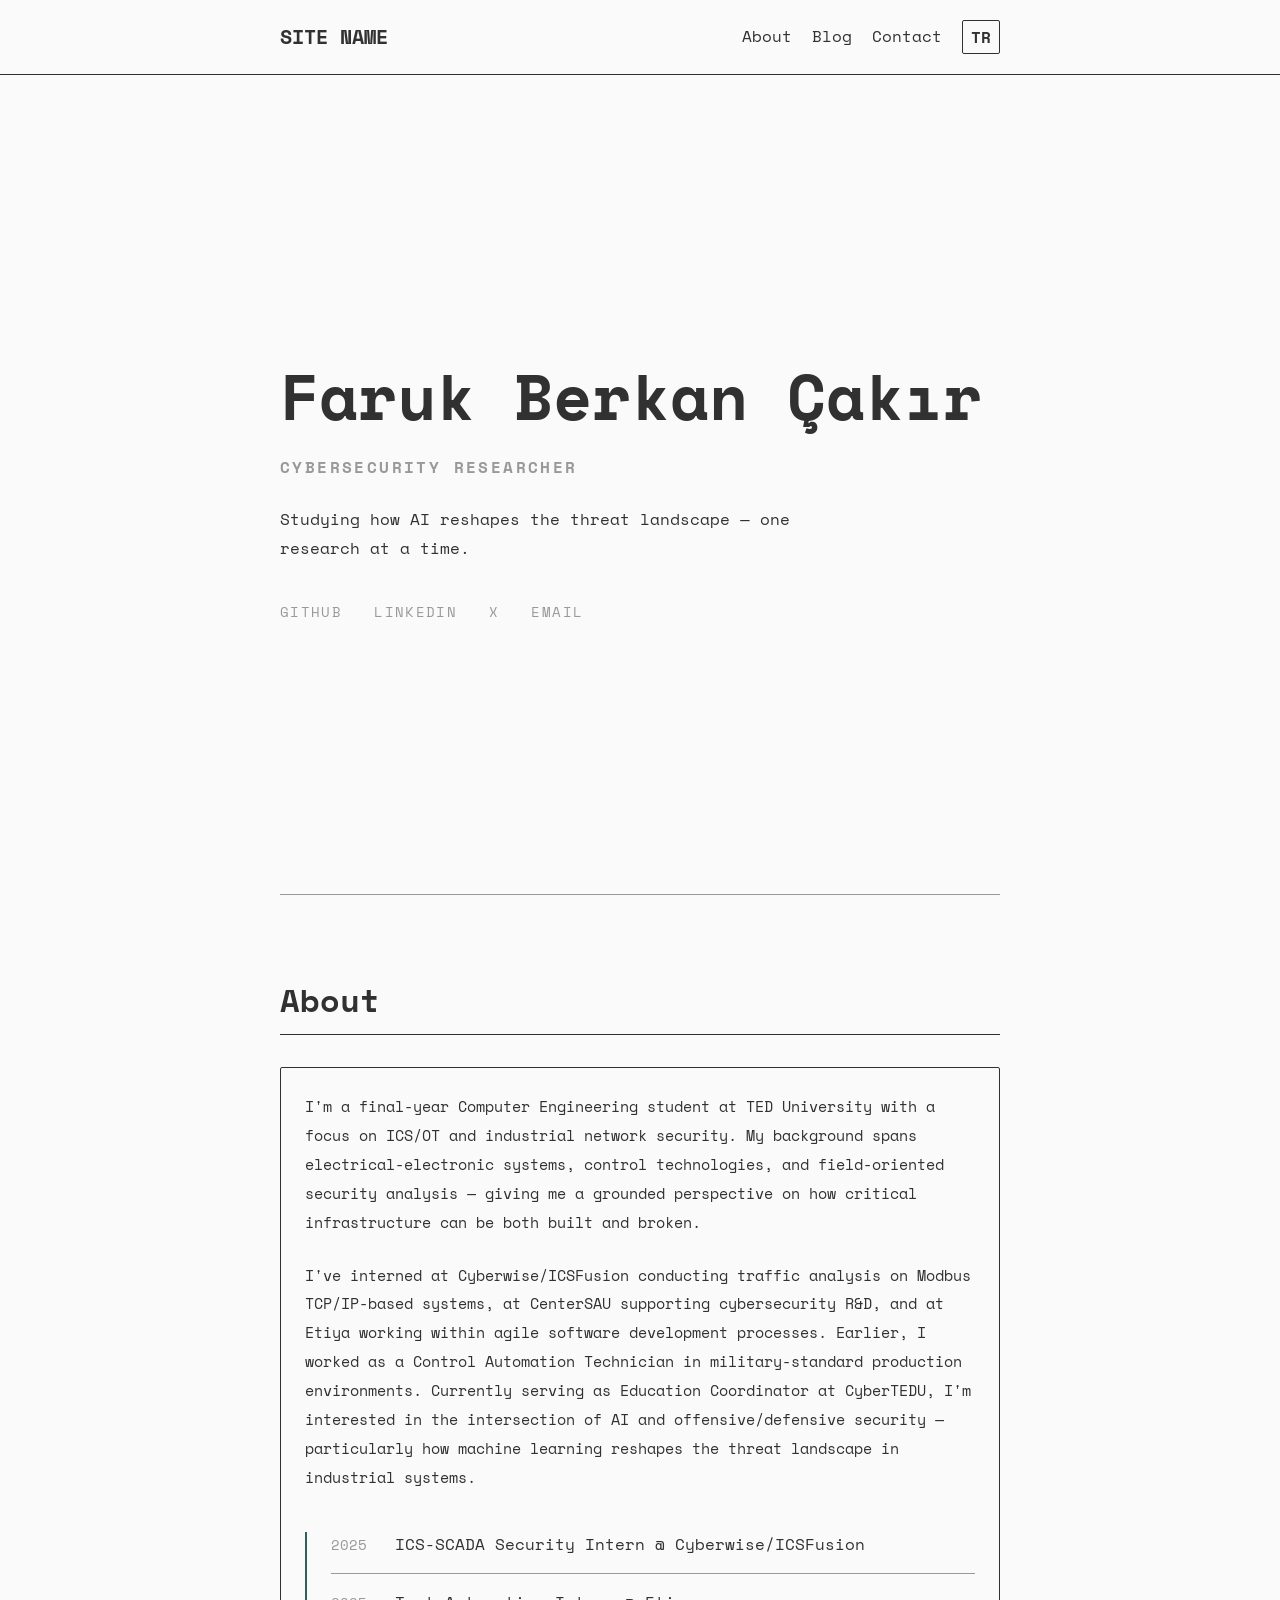
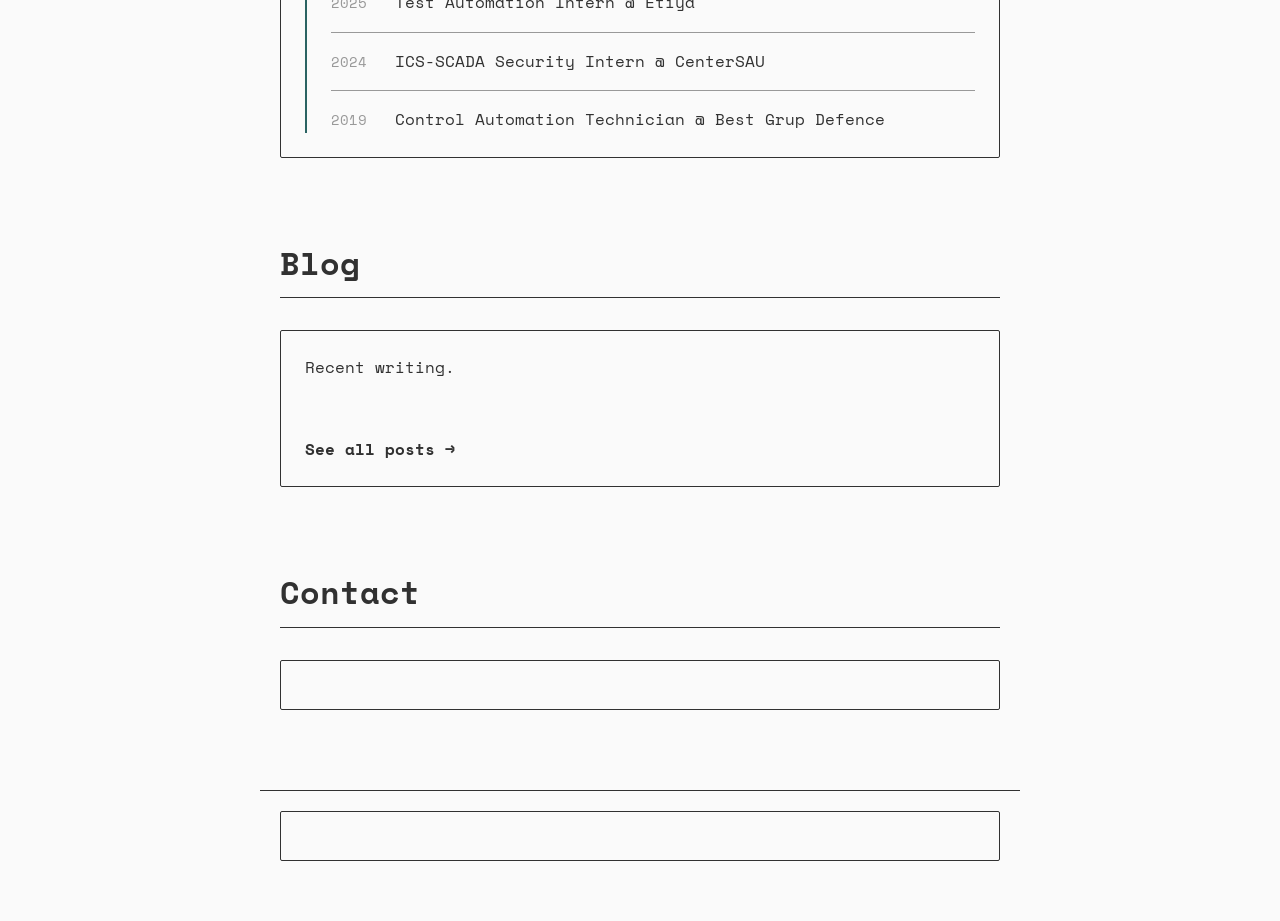
==== index.html @ 0745cd88 "Add vanilla JS Markdown blog system" ====
<!DOCTYPE html>
<html lang="en" data-lang="en">

<head>
    <meta charset="UTF-8">
    <meta name="viewport" content="width=device-width, initial-scale=1.0">
    <title data-en="Portfolio" data-tr="Portfolyo">Portfolio</title>
    <link rel="preconnect" href="https://fonts.googleapis.com">
    <link rel="preconnect" href="https://fonts.gstatic.com" crossorigin>
    <link href="https://fonts.googleapis.com/css2?family=Space+Mono:ital,wght@0,400;0,700;1,400;1,700&display=swap"
        rel="stylesheet">
    <link rel="stylesheet" href="css/style.css">
</head>

<body>
    <nav>
        <div class="nav-container">
            <div class="site-name">
                <a href="index.html" data-en="SITE NAME" data-tr="SİTE ADI">SITE NAME</a>
            </div>

            <button class="hamburger" aria-label="Menu" aria-expanded="false" aria-controls="nav-menu">
                <span></span>
                <span></span>
                <span></span>
            </button>

            <div class="nav-links" id="nav-menu">
                <a href="#about" class="nav-item" data-en="About" data-tr="Hakkında">About</a>
                <a href="#blog-preview" class="nav-item" data-en="Blog" data-tr="Blog">Blog</a>
                <a href="#contact" class="nav-item" data-en="Contact" data-tr="İletişim">Contact</a>
                <button id="lang-toggle" class="lang-toggle">TR</button>
            </div>
        </div>
    </nav>

    <section id="hero" class="hero">
        <div class="hero-content">
            <h1 class="hero-title">Faruk Berkan Çakır</h1>
            <h2 class="hero-subtitle" data-en="Cybersecurity Researcher" data-tr="Siber Güvenlik Araştırmacısı">
                Cybersecurity Researcher</h2>
            <p class="hero-tagline" data-en="Studying how AI reshapes the threat landscape — one research at a time."
                data-tr="Yapay zekanın tehdit ortamını nasıl yeniden şekillendirdiğini araştırıyorum — her çalışma, bir adım.">
                Studying how AI reshapes the threat landscape — one research at a time.</p>

            <div class="hero-socials">
                <a href="https://github.com/cakirfb" target="_blank" rel="noopener noreferrer">GitHub</a>
                <a href="https://linkedin.com/in/fberkan-cakir" target="_blank" rel="noopener noreferrer">LinkedIn</a>
                <a href="https://x.com/cakir_lab" target="_blank" rel="noopener noreferrer">X</a>
                <a href="mailto:cakir.fberkan@outlook.com">Email</a>
            </div>
        </div>
        <hr class="hero-divider">
    </section>

    <section id="about">
        <h2 class="section-title" data-en="About" data-tr="Hakkımda">About</h2>
        <div class="content-box">
            <p class="about-text"
                data-en="I'm a final-year Computer Engineering student at TED University with a focus on ICS/OT and industrial network security. My background spans electrical-electronic systems, control technologies, and field-oriented security analysis — giving me a grounded perspective on how critical infrastructure can be both built and broken."
                data-tr="TED Üniversitesi Bilgisayar Mühendisliği son sınıf öğrencisiyim; ICS/OT ve endüstriyel ağ güvenliği üzerine yoğunlaşıyorum. Elektrik-elektronik sistemler ve kontrol teknolojileri alanındaki geçmişim, kritik altyapıların nasıl inşa edildiğini ve nasıl kırılgan hale gelebildiğini anlamamı sağlıyor.">
                I'm a final-year Computer Engineering student at TED University with a focus on ICS/OT and industrial
                network security. My background spans electrical-electronic systems, control technologies, and
                field-oriented security analysis — giving me a grounded perspective on how critical infrastructure can
                be both built and broken.</p>

            <p class="about-text"
                data-en="I've interned at Cyberwise/ICSFusion conducting traffic analysis on Modbus TCP/IP-based systems, at CenterSAU supporting cybersecurity R&D, and at Etiya working within agile software development processes. Earlier, I worked as a Control Automation Technician in military-standard production environments. Currently serving as Education Coordinator at CyberTEDU, I'm interested in the intersection of AI and offensive/defensive security — particularly how machine learning reshapes the threat landscape in industrial systems."
                data-tr="Cyberwise/ICSFusion'da Modbus TCP/IP tabanlı sistemler üzerinde trafik analizi ve güvenlik açığı değerlendirmeleri yaptım; CenterSAU'da siber güvenlik Ar-Ge çalışmalarına katkı sağladım; Etiya'da ise çevik yazılım geliştirme süreçlerinde yer aldım. Bunların öncesinde askeri standartlarda üretim ortamında Kontrol Otomasyon Teknikeri olarak çalıştım. Halihazırda CyberTEDU'da Eğitim Koordinatörü olarak görev yapıyor; yapay zeka ile saldırgan/savunmacı güvenlik yaklaşımlarının kesişim noktasını araştırıyorum.">
                I've interned at Cyberwise/ICSFusion conducting traffic analysis on Modbus TCP/IP-based systems, at
                CenterSAU supporting cybersecurity R&D, and at Etiya working within agile software development
                processes. Earlier, I worked as a Control Automation Technician in military-standard production
                environments. Currently serving as Education Coordinator at CyberTEDU, I'm interested in the
                intersection of AI and offensive/defensive security — particularly how machine learning reshapes the
                threat landscape in industrial systems.</p>

            <div class="about-timeline">
                <div class="timeline-item">
                    <span class="timeline-year">2025</span>
                    <span class="timeline-role" data-en="ICS-SCADA Security Intern @ Cyberwise/ICSFusion"
                        data-tr="ICS-SCADA Güvenlik Stajyeri @ Cyberwise/ICSFusion">ICS-SCADA Security Intern @
                        Cyberwise/ICSFusion</span>
                </div>
                <div class="timeline-item">
                    <span class="timeline-year">2025</span>
                    <span class="timeline-role" data-en="Test Automation Intern @ Etiya"
                        data-tr="Test Otomasyon Stajyeri @ Etiya">Test Automation Intern @ Etiya</span>
                </div>
                <div class="timeline-item">
                    <span class="timeline-year">2024</span>
                    <span class="timeline-role" data-en="ICS-SCADA Security Intern @ CenterSAU"
                        data-tr="ICS-SCADA Güvenlik Stajyeri @ CenterSAU">ICS-SCADA Security Intern @ CenterSAU</span>
                </div>
                <div class="timeline-item">
                    <span class="timeline-year">2019</span>
                    <span class="timeline-role" data-en="Control Automation Technician @ Best Grup Defence"
                        data-tr="Kontrol Otomasyon Teknikeri @ Best Grup Savunma">Control Automation Technician @ Best
                        Grup Defence</span>
                </div>
            </div>
        </div>
    </section>

    <section id="blog-preview">
        <h2 class="section-title" data-en="Blog" data-tr="Blog">Blog</h2>
        <div class="content-box">
            <p class="blog-preview-text" data-en="Recent writing." data-tr="Son yazılar.">Recent writing.</p>
            <div id="blog-preview-container"></div>
            <a href="blog.html" class="blog-see-all" data-en="See all posts &rarr;" data-tr="Tüm yazılar &rarr;">See all posts &rarr;</a>
        </div>
    </section>

    <section id="contact">
        <h2 class="section-title" data-en="Contact" data-tr="İletişim">Contact</h2>
        <div class="content-box">
            <!-- CONTACT CONTENT -->
        </div>
    </section>

    <footer>
        <div class="content-box">
            <!-- FOOTER CONTENT -->
        </div>
    </footer>

    <script src="js/main.js"></script>
</body>

</html>
---- css/style.css ----
/* css/style.css */
:root {
    --color-bg: #fafafa;
    --color-text: #313131;
    --color-muted: #999999;
    --color-accent: #2a6362;
    --color-soft: #febece;
    --font-main: 'Space Mono', monospace;
    --max-width: 760px;
    --border: 1.5px solid #313131;
}

* { margin:0; padding:0; box-sizing:border-box; }
body {
    background-color: var(--color-bg);
    color: var(--color-text);
    font-family: var(--font-main);
    line-height: 1.6;
}

a {
    color: var(--color-text);
    text-decoration: none;
    transition: color 150ms ease;
}
a:hover { color: var(--color-accent); }

button {
    font-family: inherit;
    font-size: inherit;
    color: var(--color-text);
    background: none;
    border: none;
    cursor: pointer;
    transition: color 150ms ease;
}
button:hover { color: var(--color-accent); }

/* Navigation */
nav {
    border-bottom: var(--border);
    padding: 20px 0;
}
.nav-container {
    max-width: var(--max-width);
    margin: 0 auto;
    padding: 0 20px;
    display: flex;
    justify-content: space-between;
    align-items: center;
}
.site-name {
    font-weight: 700;
    font-size: 1.25rem;
    text-transform: uppercase;
}
.nav-links {
    display: flex;
    gap: 20px;
    align-items: center;
}
.nav-item {
    font-weight: 400;
}
.lang-toggle {
    border: var(--border);
    padding: 4px 8px;
    border-radius: 2px;
    font-weight: 700;
}
.lang-toggle:hover {
    background: var(--color-text);
    color: var(--color-bg);
}

.hamburger {
    display: none;
    flex-direction: column;
    justify-content: space-around;
    width: 30px;
    height: 24px;
    padding: 0;
    border: none;
    background: transparent;
    cursor: pointer;
    min-width: 44px;
    min-height: 44px;
    align-items: center;
}
.hamburger span {
    width: 30px;
    height: 2px;
    background-color: var(--color-text);
    transition: all 150ms;
}

/* Sections */
section {
    max-width: var(--max-width);
    margin: 80px auto;
    padding: 0 20px;
}
.section-title {
    font-size: 2rem;
    font-weight: 700;
    border-bottom: var(--border);
    padding-bottom: 8px;
    margin-bottom: 32px;
}
.content-box {
    border: var(--border);
    padding: 24px;
    border-radius: 2px;
}

/* Hero Section */
.hero {
    min-height: calc(100vh - 80px);
    display: flex;
    flex-direction: column;
    margin: 0 auto;
}
.hero-content {
    flex-grow: 1;
    display: flex;
    flex-direction: column;
    justify-content: center;
}
.hero-title {
    font-size: clamp(2.2rem, 6vw, 4rem);
    font-weight: 700;
}
.hero-subtitle {
    font-size: 1rem;
    color: var(--color-muted);
    letter-spacing: 0.15em;
    text-transform: uppercase;
    margin-top: 0.5rem;
}
.hero-tagline {
    font-size: 1rem;
    color: var(--color-text);
    max-width: 520px;
    margin-top: 1.5rem;
    line-height: 1.8;
}
.hero-socials {
    margin-top: 2.5rem;
    display: flex;
    gap: 2rem;
}
.hero-socials a {
    color: var(--color-muted);
    text-decoration: none;
    font-size: 0.85rem;
    letter-spacing: 0.1em;
    text-transform: uppercase;
}
.hero-socials a:hover {
    color: var(--color-accent);
    text-decoration: underline;
}
.hero-divider {
    border: none;
    border-top: 1px solid var(--color-muted);
}

/* About Section */
.about-text {
    font-size: 0.95rem;
    line-height: 1.9;
    color: var(--color-text);
    max-width: 680px;
}
.about-text + .about-text {
    margin-top: 1.5rem;
}
.about-timeline {
    margin-top: 2.5rem;
    padding-left: 1.5rem;
    border-left: 2px solid var(--color-accent);
}
.timeline-item {
    display: flex;
    flex-direction: column;
    gap: 0.25rem;
    padding: 1rem 0;
    border-bottom: 1px solid var(--color-muted);
}
@media (min-width: 768px) {
    .timeline-item {
        flex-direction: row;
        align-items: baseline;
        gap: 1rem;
    }
}
.timeline-item:last-child {
    border-bottom: none;
    padding-bottom: 0;
}
.timeline-item:first-child {
    padding-top: 0;
}
.timeline-year {
    color: var(--color-muted);
    font-family: var(--font-main);
    font-size: 0.85rem;
    min-width: 3rem;
}
.timeline-role {
    color: var(--color-text);
}

/* Blog Section */
.blog-preview-text {
    margin-bottom: 2rem;
}
.blog-card {
    display: block;
    padding: 1.5rem;
    border: var(--border);
    margin-bottom: 1rem;
    border-radius: 2px;
    background-color: var(--color-bg);
    transition: border-color 150ms ease;
}
.blog-card:hover {
    border-color: var(--color-accent);
    cursor: pointer;
}
.blog-card-meta {
    display: flex;
    align-items: center;
    gap: 10px;
    margin-bottom: 0.5rem;
}
.blog-card-date {
    font-size: 0.85rem;
    color: var(--color-muted);
}
.blog-card-lang {
    font-size: 0.7rem;
    padding: 2px 6px;
    background-color: var(--color-soft);
    color: var(--color-text);
    border-radius: 2px;
    font-weight: 700;
}
.blog-card-title {
    font-size: 1.25rem;
    font-weight: 700;
    margin-bottom: 0.5rem;
}
.blog-card-summary {
    font-size: 0.95rem;
    color: var(--color-text);
}
.blog-see-all {
    display: inline-block;
    margin-top: 1.5rem;
    font-weight: 700;
}

/* Single Post */
.single-post {
    max-width: 680px;
    margin: 0 auto;
}
.post-back-link {
    display: inline-block;
    margin-bottom: 2rem;
    font-weight: 700;
}
.post-header {
    margin-bottom: 3rem;
    border-bottom: 1px solid var(--color-muted);
    padding-bottom: 1.5rem;
}
.post-title {
    font-size: 2.5rem;
    font-weight: 700;
    line-height: 1.2;
}
.post-content {
    line-height: 1.9;
    font-size: 0.95rem;
}
.post-content h2, .post-content h3 {
    margin-top: 2.5rem;
    margin-bottom: 1rem;
    font-family: var(--font-main);
}
.post-content p {
    margin-bottom: 1.5rem;
}
.post-content ul, .post-content ol {
    margin-bottom: 1.5rem;
    padding-left: 2rem;
}
.post-content li {
    margin-bottom: 0.5rem;
}
.post-content blockquote {
    border-left: 4px solid var(--color-accent);
    padding-left: 1rem;
    color: var(--color-muted);
    font-style: italic;
    margin-bottom: 1.5rem;
}
.post-content pre {
    background: #f0f0f0;
    padding: 1rem;
    border-radius: 2px;
    overflow-x: auto;
    margin-bottom: 1.5rem;
    font-family: monospace;
}
.post-content code {
    background: #f0f0f0;
    padding: 0.2em 0.4em;
    font-family: monospace;
    font-size: 0.85em;
    border-radius: 2px;
}
.post-content pre code {
    padding: 0;
    background: transparent;
}

/* Footer */
footer {
    border-top: var(--border);
    max-width: var(--max-width);
    margin: 80px auto 40px;
    padding: 20px;
    text-align: center;
}

/* Mobile */
@media (max-width: 768px) {
    .nav-links {
        display: none;
        flex-direction: column;
        position: fixed;
        top: 0;
        left: 0;
        width: 100%;
        height: 100vh;
        background: var(--color-bg);
        justify-content: center;
        align-items: center;
        gap: 30px;
        z-index: 50;
    }
    .nav-links.active {
        display: flex;
    }
    .nav-item {
        font-size: 1.5rem;
        min-height: 44px;
        display: flex;
        align-items: center;
    }
    .hamburger {
        display: flex;
        z-index: 100;
    }
    .hamburger.active span:nth-child(1) { transform: translateY(8px) rotate(45deg); }
    .hamburger.active span:nth-child(2) { opacity: 0; }
    .hamburger.active span:nth-child(3) { transform: translateY(-8px) rotate(-45deg); }

    section {
        margin: 60px auto;
    }
}
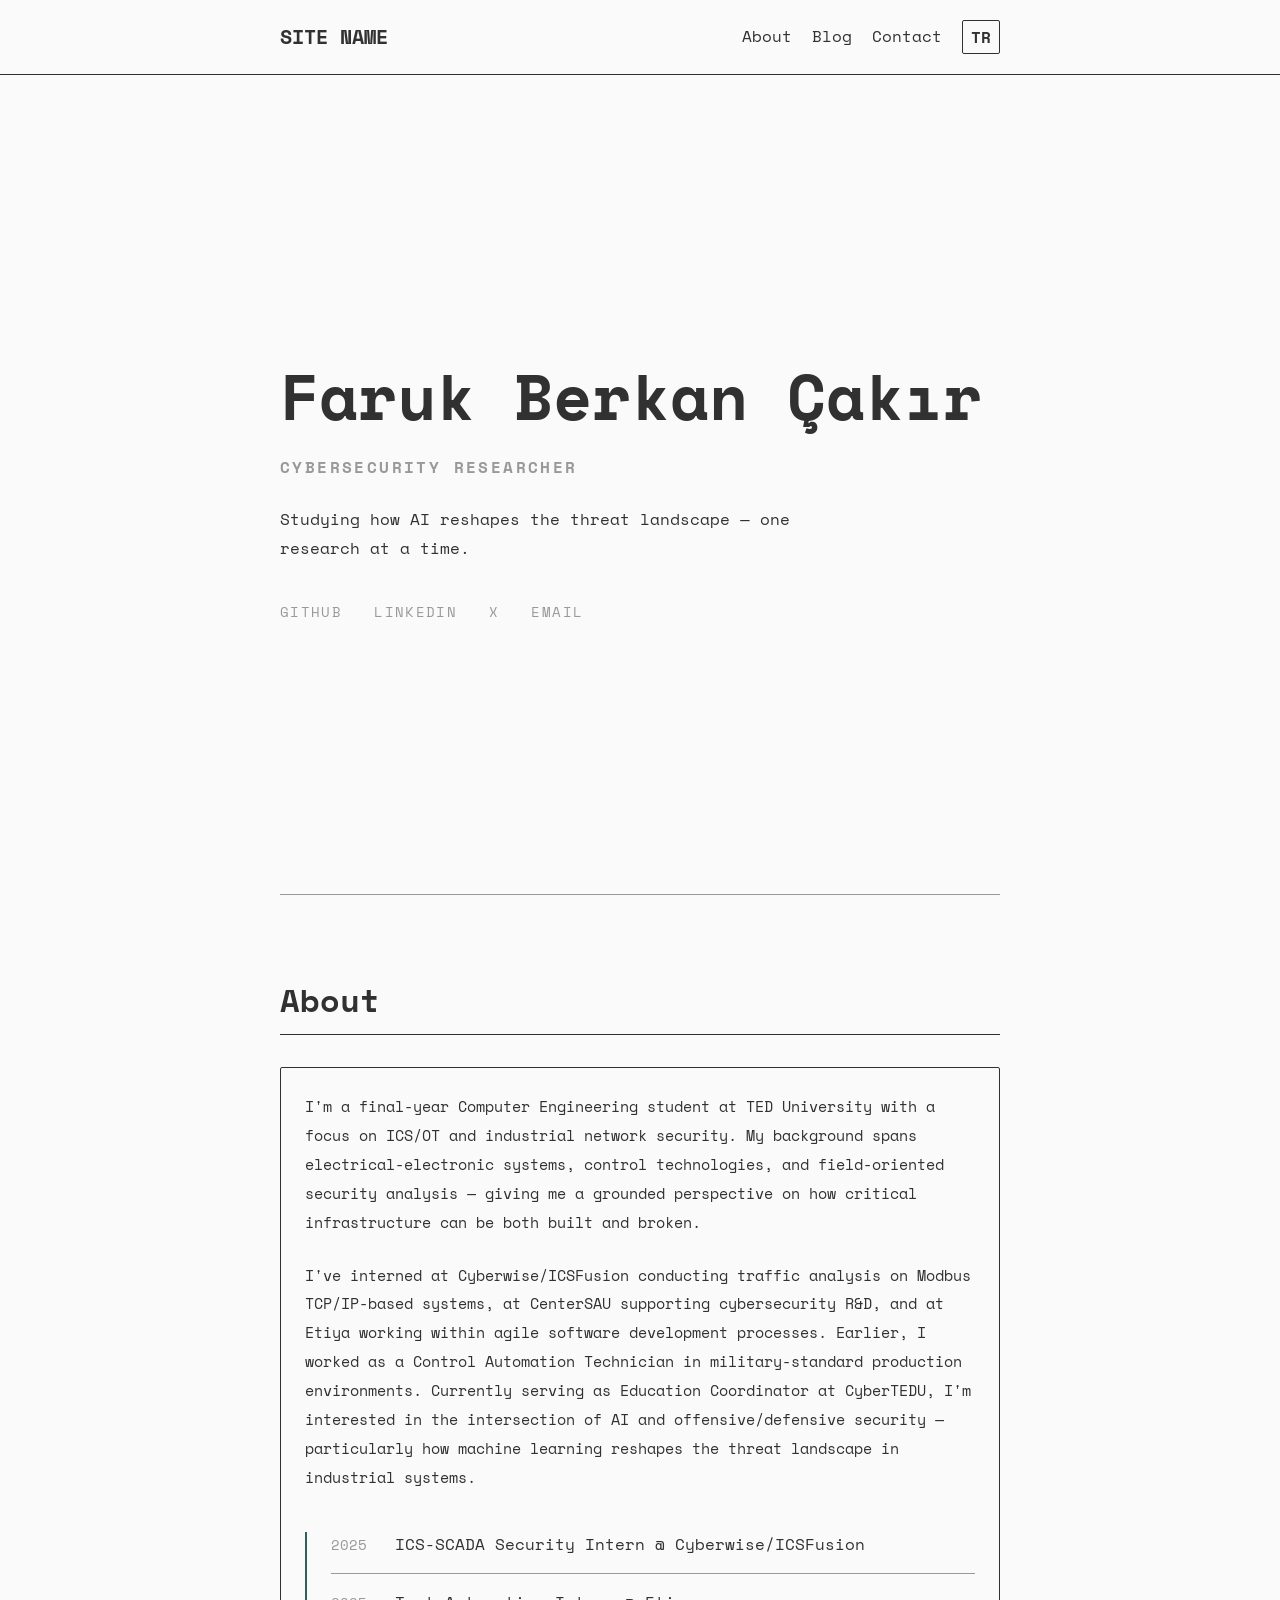
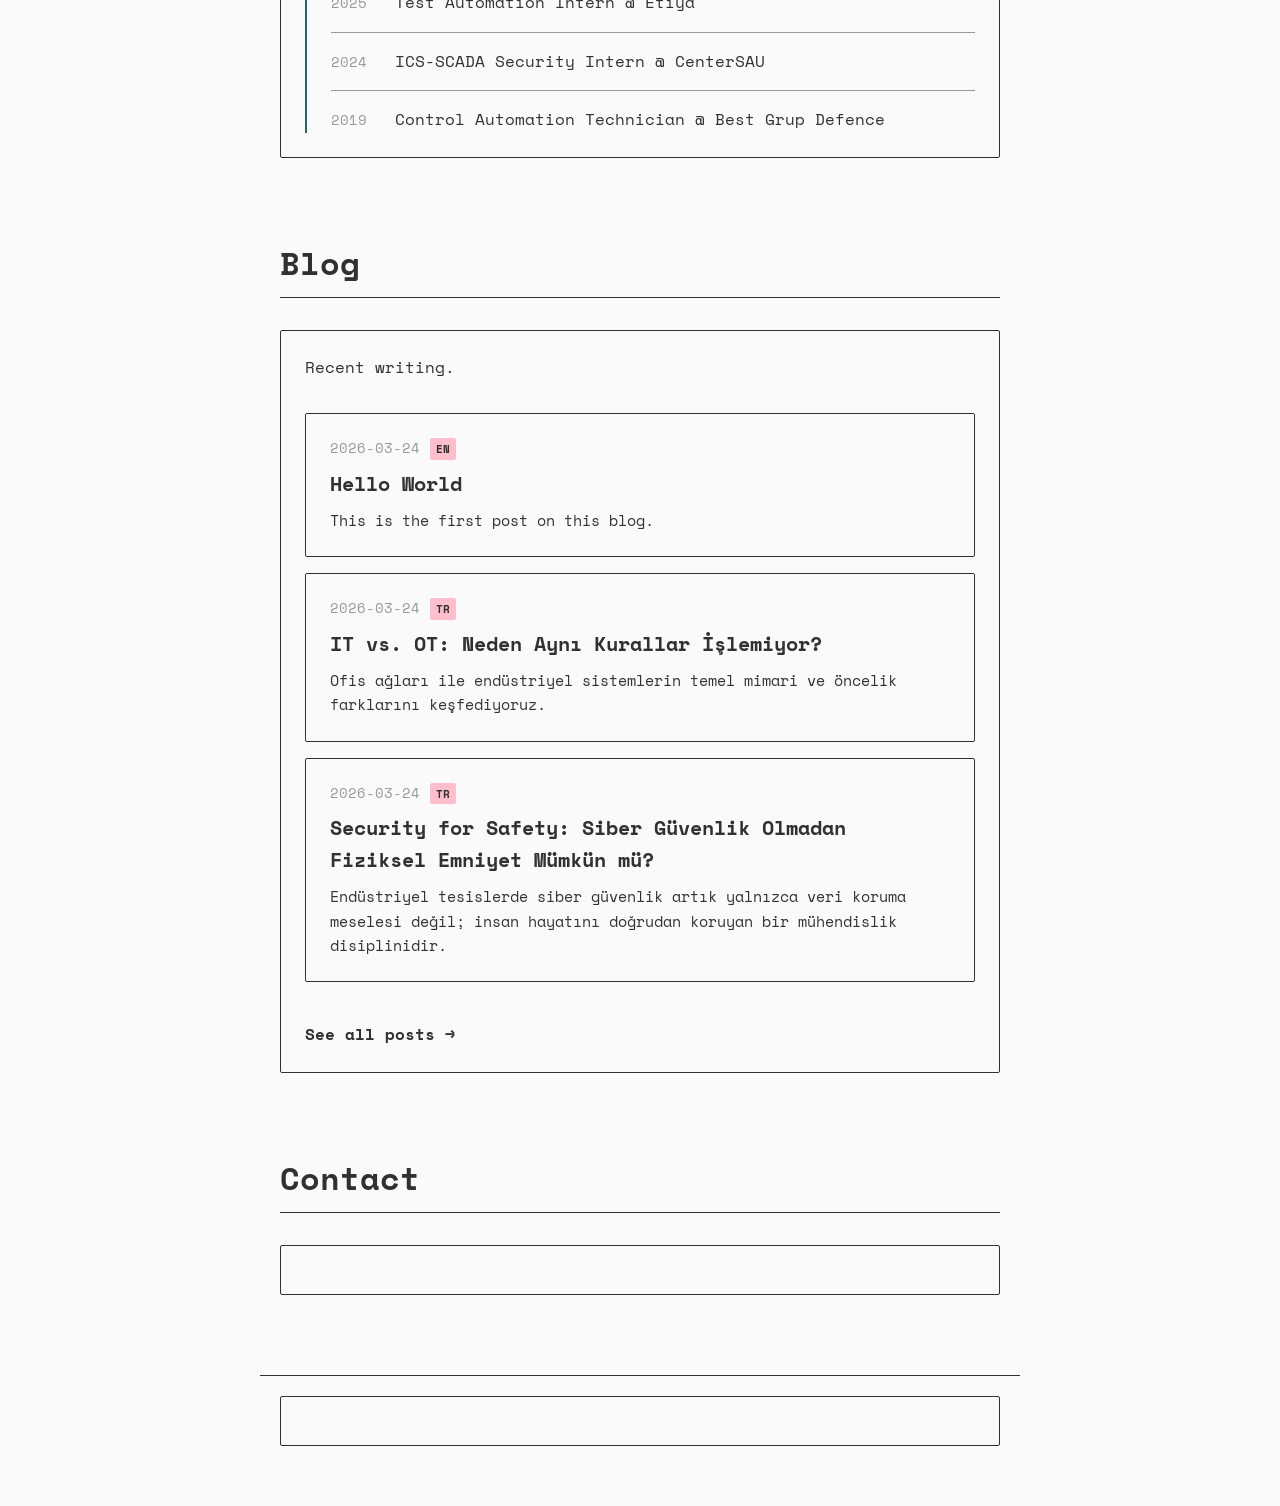
==== commit a4c3780a: "Fix blog visibility on homepage and implement automatic date sorting" ====
--- a/index.html
+++ b/index.html
@@ -124,6 +124,7 @@
     </footer>
 
     <script src="js/main.js"></script>
+    <script src="js/blog.js"></script>
 </body>
 
 </html>
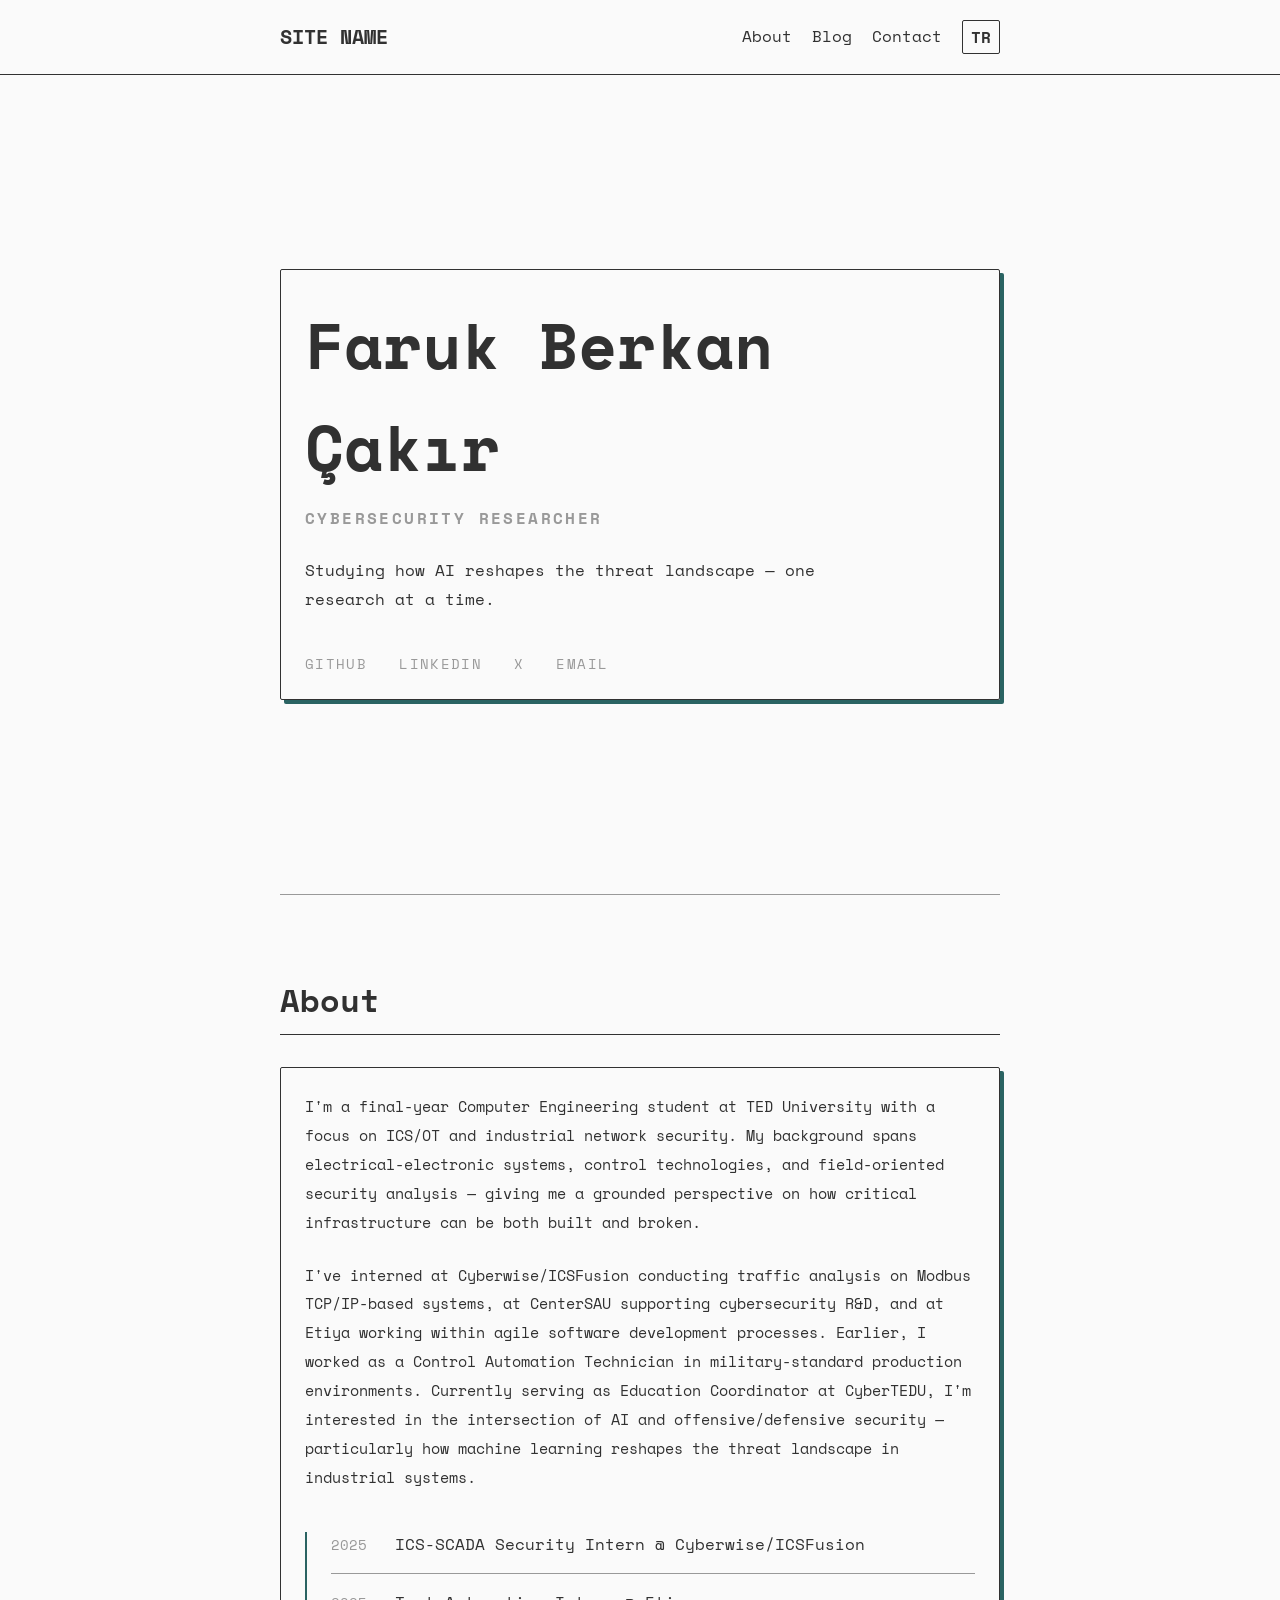
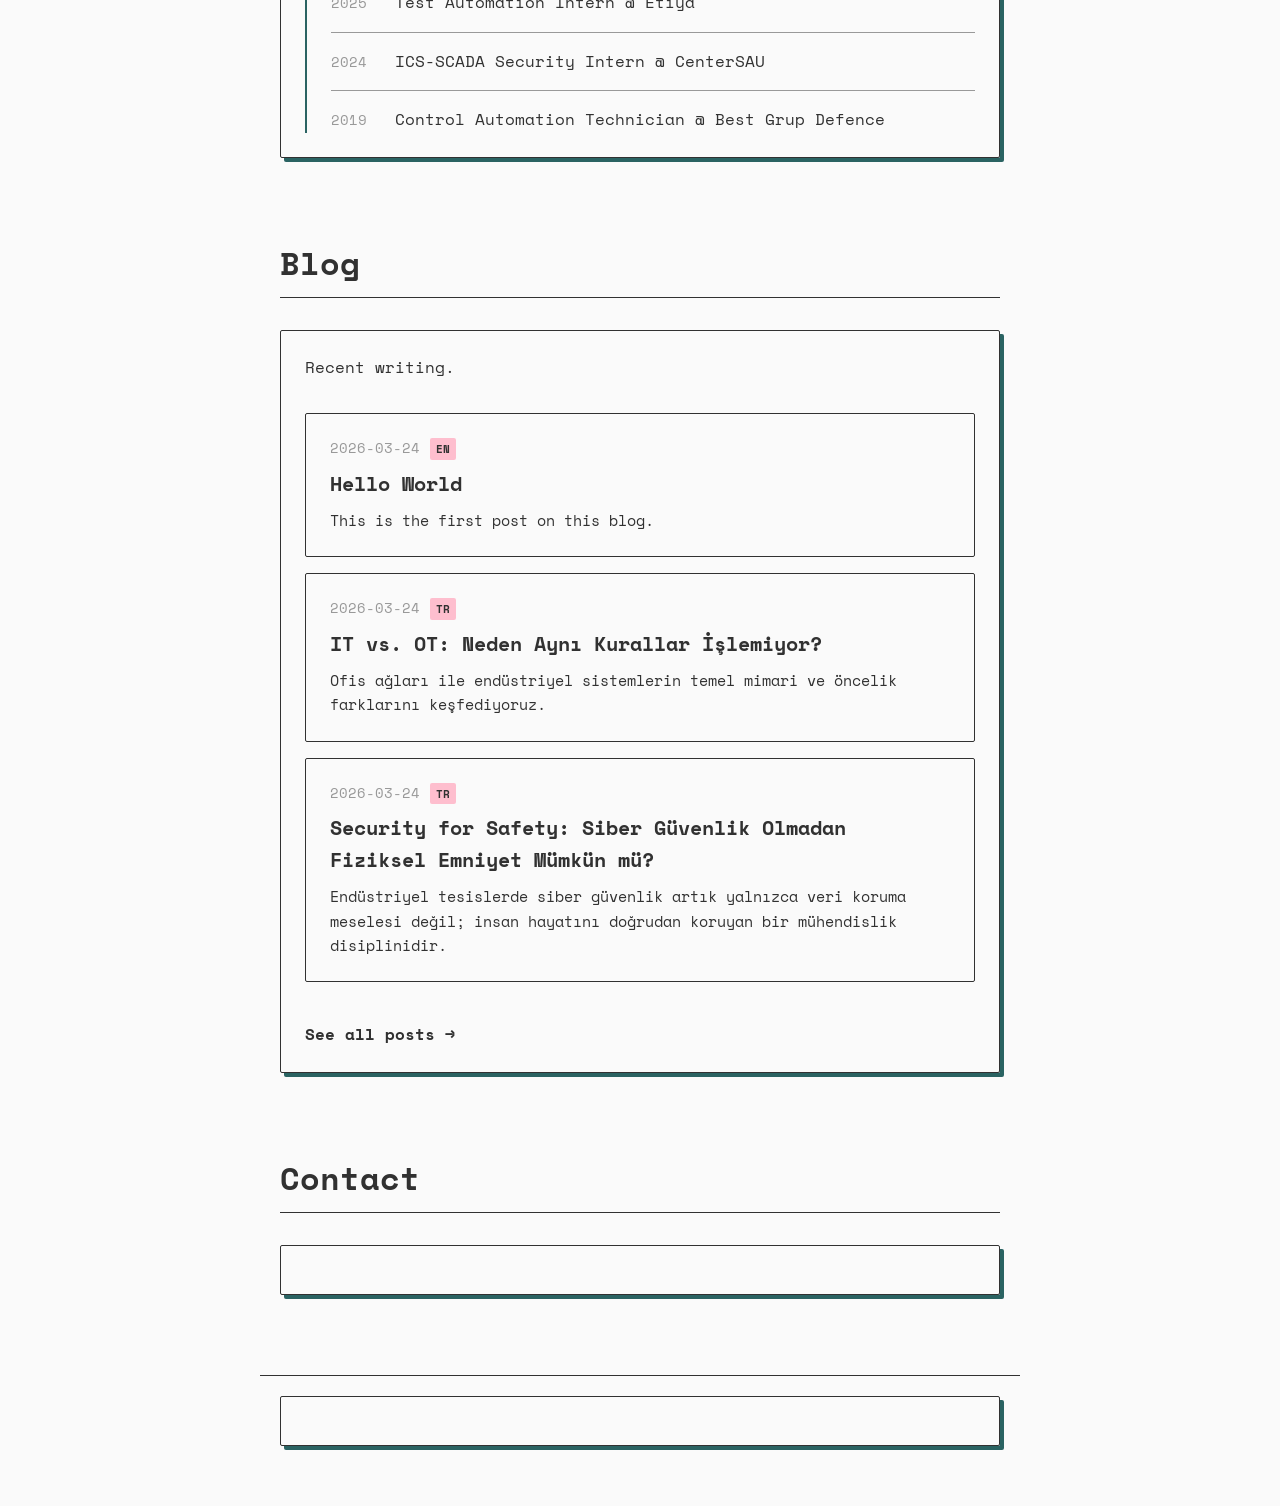
==== commit 27e57b29: "Wrap hero in content-box and add accent shadows to all boxes" ====
--- a/index.html
+++ b/index.html
@@ -35,19 +35,21 @@
     </nav>
 
     <section id="hero" class="hero">
-        <div class="hero-content">
-            <h1 class="hero-title">Faruk Berkan Çakır</h1>
-            <h2 class="hero-subtitle" data-en="Cybersecurity Researcher" data-tr="Siber Güvenlik Araştırmacısı">
-                Cybersecurity Researcher</h2>
-            <p class="hero-tagline" data-en="Studying how AI reshapes the threat landscape — one research at a time."
-                data-tr="Yapay zekanın tehdit ortamını nasıl yeniden şekillendirdiğini araştırıyorum — her çalışma, bir adım.">
-                Studying how AI reshapes the threat landscape — one research at a time.</p>
-
-            <div class="hero-socials">
-                <a href="https://github.com/cakirfb" target="_blank" rel="noopener noreferrer">GitHub</a>
-                <a href="https://linkedin.com/in/fberkan-cakir" target="_blank" rel="noopener noreferrer">LinkedIn</a>
-                <a href="https://x.com/cakir_lab" target="_blank" rel="noopener noreferrer">X</a>
-                <a href="mailto:cakir.fberkan@outlook.com">Email</a>
+        <div class="content-box hero-box">
+            <div class="hero-content">
+                <h1 class="hero-title">Faruk Berkan Çakır</h1>
+                <h2 class="hero-subtitle" data-en="Cybersecurity Researcher" data-tr="Siber Güvenlik Araştırmacısı">
+                    Cybersecurity Researcher</h2>
+                <p class="hero-tagline" data-en="Studying how AI reshapes the threat landscape — one research at a time."
+                    data-tr="Yapay zekanın tehdit ortamını nasıl yeniden şekillendirdiğini araştırıyorum — her çalışma, bir adım.">
+                    Studying how AI reshapes the threat landscape — one research at a time.</p>
+    
+                <div class="hero-socials">
+                    <a href="https://github.com/cakirfb" target="_blank" rel="noopener noreferrer">GitHub</a>
+                    <a href="https://linkedin.com/in/fberkan-cakir" target="_blank" rel="noopener noreferrer">LinkedIn</a>
+                    <a href="https://x.com/cakir_lab" target="_blank" rel="noopener noreferrer">X</a>
+                    <a href="mailto:cakir.fberkan@outlook.com">Email</a>
+                </div>
             </div>
         </div>
         <hr class="hero-divider">
--- a/css/style.css
+++ b/css/style.css
@@ -111,6 +111,7 @@
     border: var(--border);
     padding: 24px;
     border-radius: 2px;
+    box-shadow: 4px 4px 0px var(--color-accent);
 }
 
 /* Hero Section */
@@ -120,11 +121,16 @@
     flex-direction: column;
     margin: 0 auto;
 }
+.hero-box {
+    margin: auto 0;
+    min-height: 400px;
+    display: flex;
+    flex-direction: column;
+    justify-content: center;
+}
 .hero-content {
-    flex-grow: 1;
-    display: flex;
-    flex-direction: column;
-    justify-content: center;
+    display: flex;
+    flex-direction: column;
 }
 .hero-title {
     font-size: clamp(2.2rem, 6vw, 4rem);
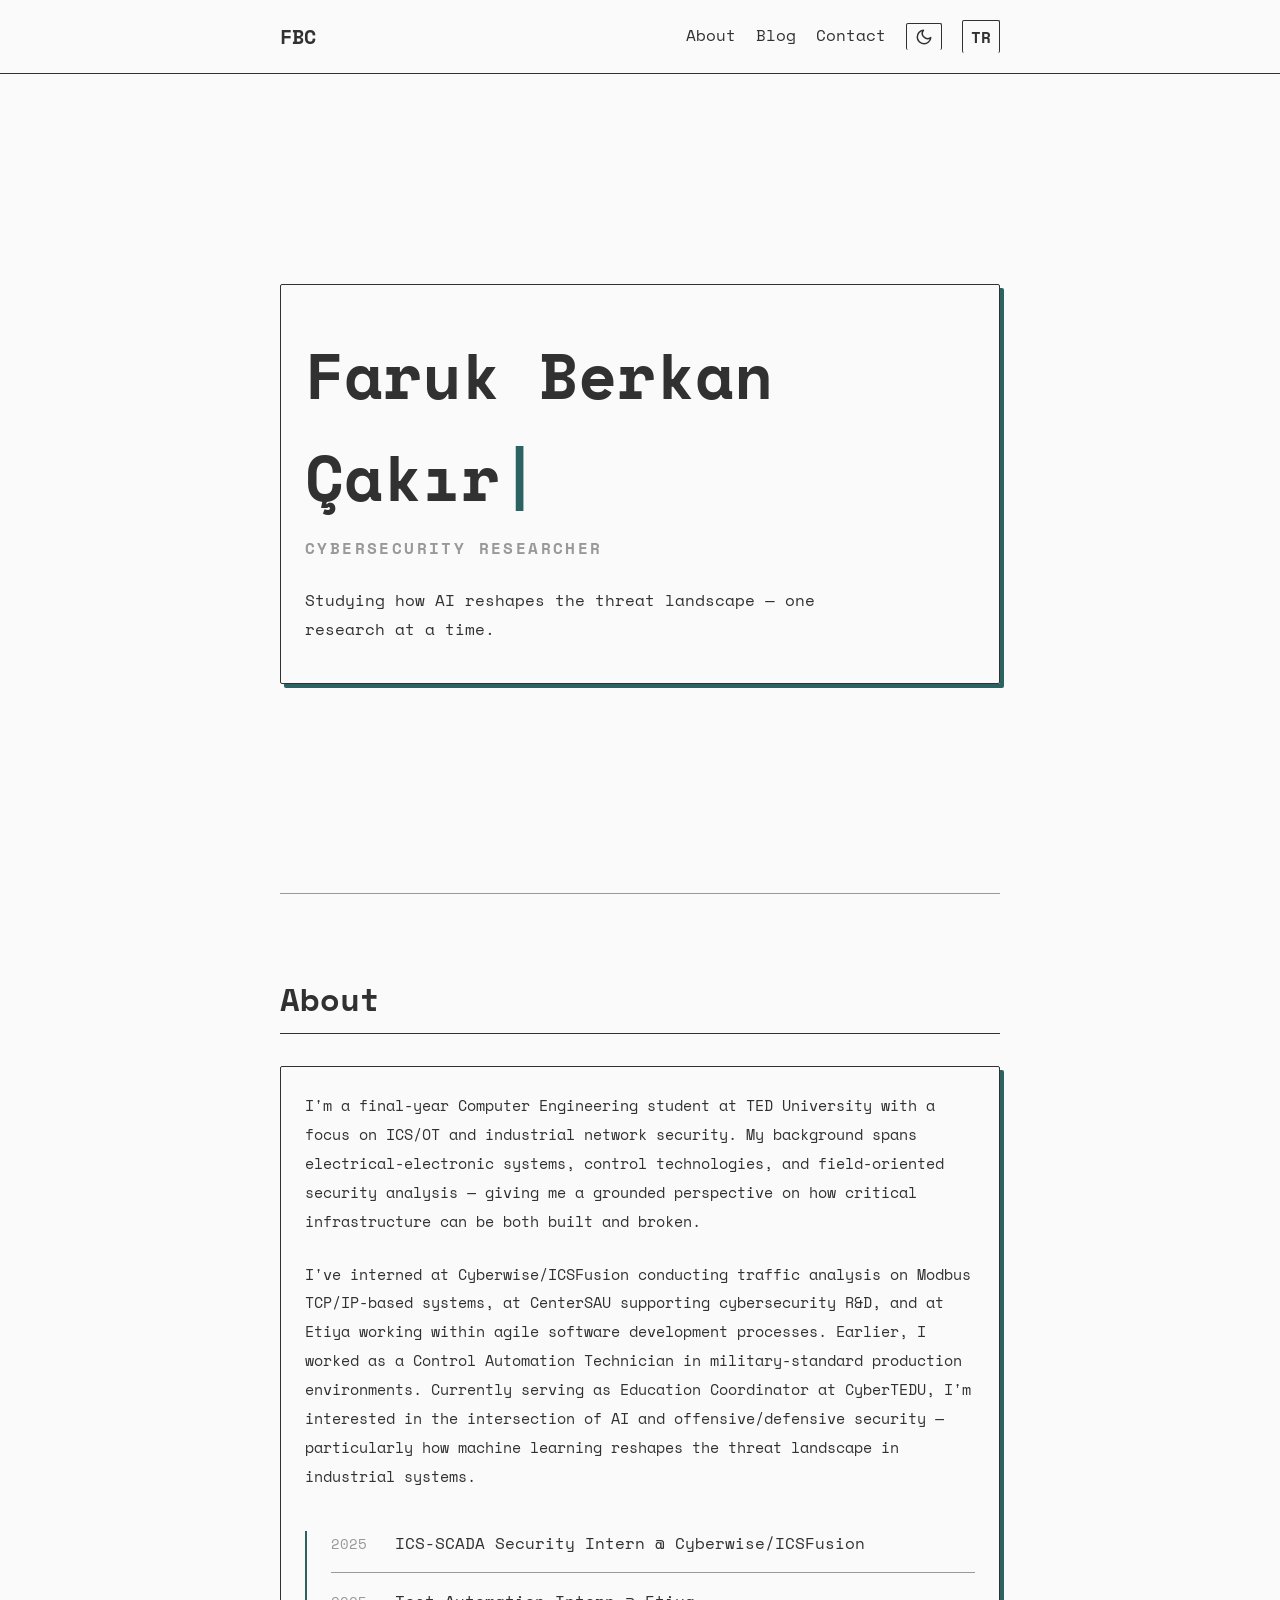
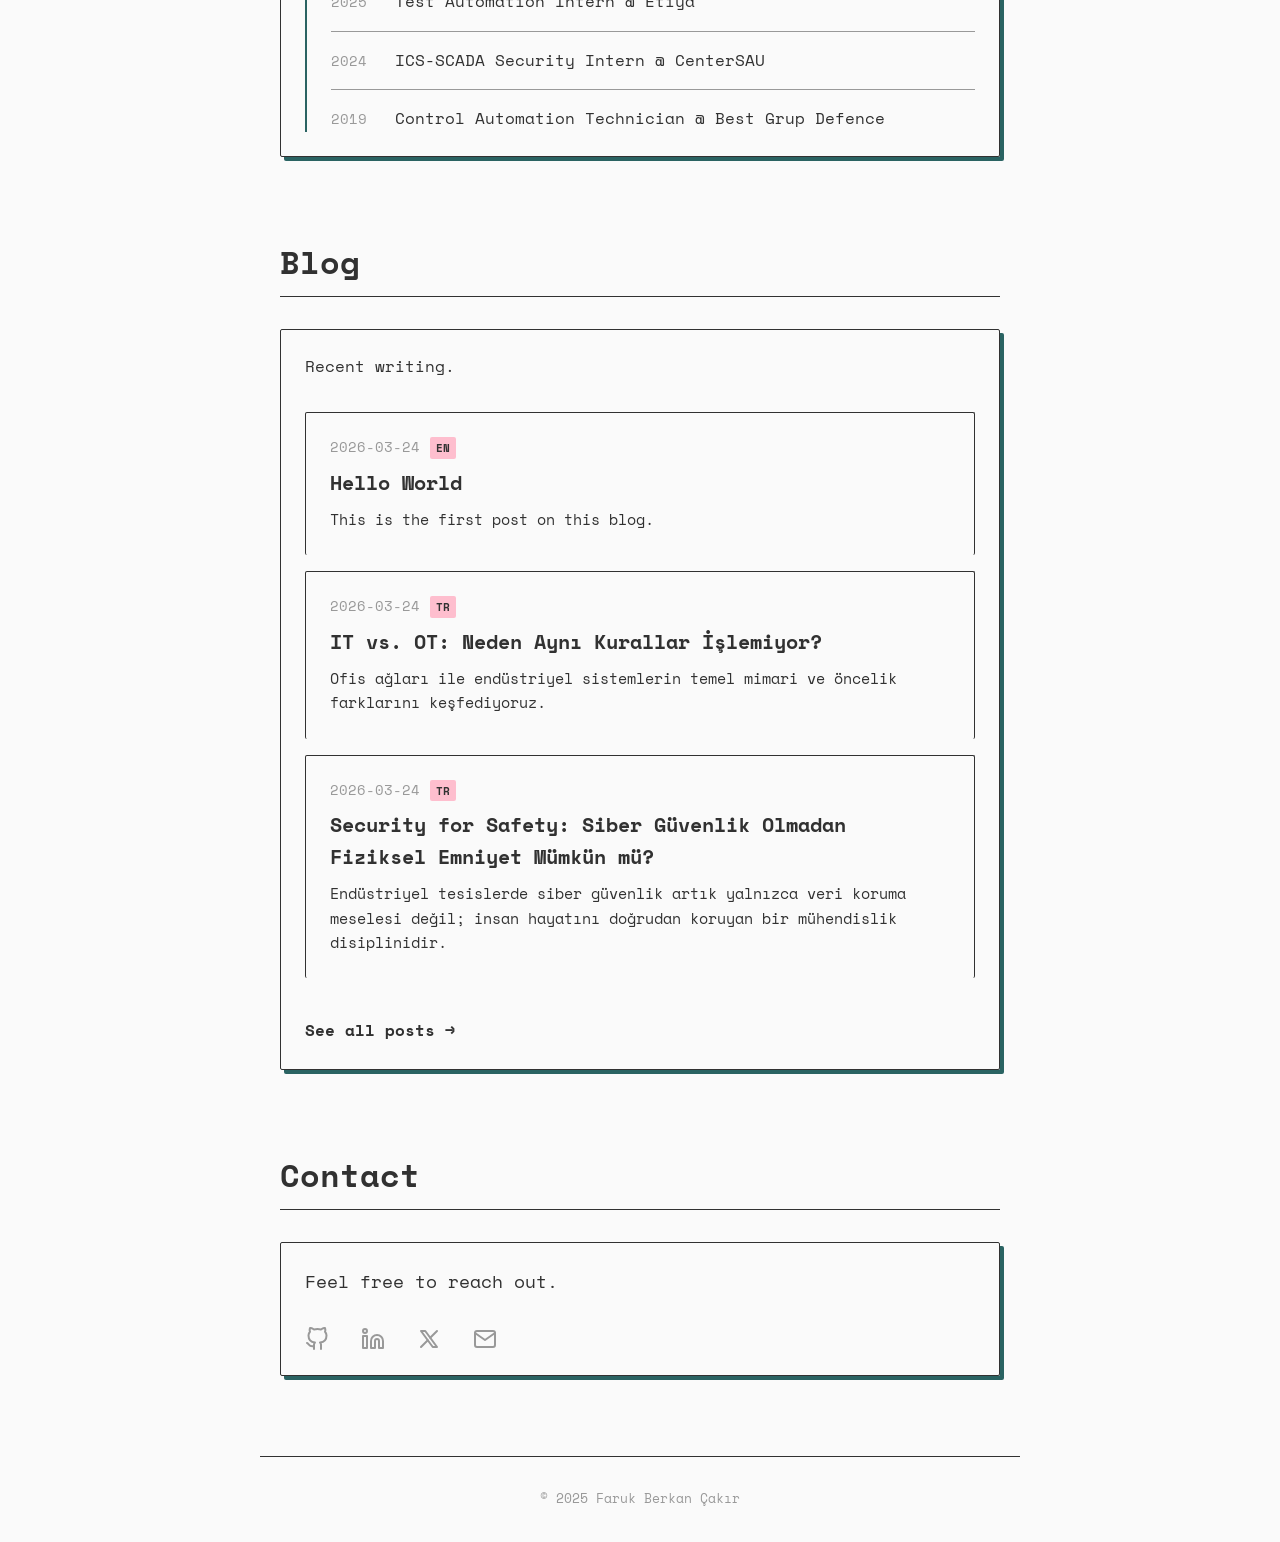
==== commit b2a74133: "Implement Dark Mode, refresh Contact Section, and add UI polishes" ====
--- a/index.html
+++ b/index.html
@@ -16,7 +16,7 @@
     <nav>
         <div class="nav-container">
             <div class="site-name">
-                <a href="index.html" data-en="SITE NAME" data-tr="SİTE ADI">SITE NAME</a>
+                <a href="index.html">FBC</a>
             </div>
 
             <button class="hamburger" aria-label="Menu" aria-expanded="false" aria-controls="nav-menu">
@@ -29,6 +29,10 @@
                 <a href="#about" class="nav-item" data-en="About" data-tr="Hakkında">About</a>
                 <a href="#blog-preview" class="nav-item" data-en="Blog" data-tr="Blog">Blog</a>
                 <a href="#contact" class="nav-item" data-en="Contact" data-tr="İletişim">Contact</a>
+                <button id="theme-toggle" class="theme-toggle" aria-label="Toggle dark mode">
+                    <svg class="icon-moon" xmlns="http://www.w3.org/2000/svg" viewBox="0 0 24 24" fill="none" stroke="currentColor" stroke-width="2" stroke-linecap="round" stroke-linejoin="round"><path d="M21 12.79A9 9 0 1 1 11.21 3 7 7 0 0 0 21 12.79z"></path></svg>
+                    <svg class="icon-sun" xmlns="http://www.w3.org/2000/svg" viewBox="0 0 24 24" fill="none" stroke="currentColor" stroke-width="2" stroke-linecap="round" stroke-linejoin="round" style="display:none;"><circle cx="12" cy="12" r="5"></circle><line x1="12" y1="1" x2="12" y2="3"></line><line x1="12" y1="21" x2="12" y2="23"></line><line x1="4.22" y1="4.22" x2="5.64" y2="5.64"></line><line x1="18.36" y1="18.36" x2="19.78" y2="19.78"></line><line x1="1" y1="12" x2="3" y2="12"></line><line x1="21" y1="12" x2="23" y2="12"></line><line x1="4.22" y1="19.78" x2="5.64" y2="18.36"></line><line x1="18.36" y1="5.64" x2="19.78" y2="4.22"></line></svg>
+                </button>
                 <button id="lang-toggle" class="lang-toggle">TR</button>
             </div>
         </div>
@@ -37,19 +41,12 @@
     <section id="hero" class="hero">
         <div class="content-box hero-box">
             <div class="hero-content">
-                <h1 class="hero-title">Faruk Berkan Çakır</h1>
+                <h1 class="hero-title">Faruk Berkan Çakır<span class="cursor">|</span></h1>
                 <h2 class="hero-subtitle" data-en="Cybersecurity Researcher" data-tr="Siber Güvenlik Araştırmacısı">
                     Cybersecurity Researcher</h2>
                 <p class="hero-tagline" data-en="Studying how AI reshapes the threat landscape — one research at a time."
                     data-tr="Yapay zekanın tehdit ortamını nasıl yeniden şekillendirdiğini araştırıyorum — her çalışma, bir adım.">
                     Studying how AI reshapes the threat landscape — one research at a time.</p>
-    
-                <div class="hero-socials">
-                    <a href="https://github.com/cakirfb" target="_blank" rel="noopener noreferrer">GitHub</a>
-                    <a href="https://linkedin.com/in/fberkan-cakir" target="_blank" rel="noopener noreferrer">LinkedIn</a>
-                    <a href="https://x.com/cakir_lab" target="_blank" rel="noopener noreferrer">X</a>
-                    <a href="mailto:cakir.fberkan@outlook.com">Email</a>
-                </div>
             </div>
         </div>
         <hr class="hero-divider">
@@ -115,13 +112,27 @@
     <section id="contact">
         <h2 class="section-title" data-en="Contact" data-tr="İletişim">Contact</h2>
         <div class="content-box">
-            <!-- CONTACT CONTENT -->
+            <p class="contact-text" data-en="Feel free to reach out." data-tr="Benimle iletişime geçebilirsiniz.">Feel free to reach out.</p>
+            <div class="contact-socials">
+                <a href="https://github.com/cakirfb" target="_blank" rel="noopener noreferrer" class="social-icon">
+                    <svg xmlns="http://www.w3.org/2000/svg" width="24" height="24" viewBox="0 0 24 24" fill="none" stroke="currentColor" stroke-width="2" stroke-linecap="round" stroke-linejoin="round"><path d="M9 19c-5 1.5-5-2.5-7-3m14 6v-3.87a3.37 3.37 0 0 0-.94-2.61c3.14-.35 6.44-1.54 6.44-7A5.44 5.44 0 0 0 20 4.77 5.07 5.07 0 0 0 19.91 1S18.73.65 16 2.48a13.38 13.38 0 0 0-7 0C6.27.65 5.09 1 5.09 1A5.07 5.07 0 0 0 5 4.77a5.44 5.44 0 0 0-1.5 3.78c0 5.42 3.3 6.61 6.44 7A3.37 3.37 0 0 0 9 18.13V22"></path></svg>
+                </a>
+                <a href="https://linkedin.com/in/fberkan-cakir" target="_blank" rel="noopener noreferrer" class="social-icon">
+                    <svg xmlns="http://www.w3.org/2000/svg" width="24" height="24" viewBox="0 0 24 24" fill="none" stroke="currentColor" stroke-width="2" stroke-linecap="round" stroke-linejoin="round"><path d="M16 8a6 6 0 0 1 6 6v7h-4v-7a2 2 0 0 0-2-2 2 2 0 0 0-2 2v7h-4v-7a6 6 0 0 1 6-6z"></path><rect x="2" y="9" width="4" height="12"></rect><circle cx="4" cy="4" r="2"></circle></svg>
+                </a>
+                <a href="https://x.com/cakir_lab" target="_blank" rel="noopener noreferrer" class="social-icon">
+                    <svg xmlns="http://www.w3.org/2000/svg" width="24" height="24" viewBox="0 0 24 24" fill="none" stroke="currentColor" stroke-width="2" stroke-linecap="round" stroke-linejoin="round"><path d="M4 4l11.733 16h4.267l-11.733 -16z"></path><path d="M4 20l6.768 -6.768m2.46 -2.46l6.772 -6.772"></path></svg>
+                </a>
+                <a href="mailto:cakir.fberkan@outlook.com" class="social-icon">
+                    <svg xmlns="http://www.w3.org/2000/svg" width="24" height="24" viewBox="0 0 24 24" fill="none" stroke="currentColor" stroke-width="2" stroke-linecap="round" stroke-linejoin="round"><path d="M4 4h16c1.1 0 2 .9 2 2v12c0 1.1-.9 2-2 2H4c-1.1 0-2-.9-2-2V6c0-1.1.9-2 2-2z"></path><polyline points="22,6 12,13 2,6"></polyline></svg>
+                </a>
+            </div>
         </div>
     </section>
 
     <footer>
-        <div class="content-box">
-            <!-- FOOTER CONTENT -->
+        <div class="footer-content">
+            &copy; 2025 Faruk Berkan Çakır
         </div>
     </footer>
 
--- a/css/style.css
+++ b/css/style.css
@@ -10,6 +10,15 @@
     --border: 1.5px solid #313131;
 }
 
+:root[data-theme="dark"] {
+    --color-bg: #1a1a1a;
+    --color-text: #e8e8e8;
+    --color-muted: #777777;
+    --color-accent: #4a9998;
+    --color-soft: #c9a0ac;
+    --border: 1.5px solid #444444;
+}
+
 * { margin:0; padding:0; box-sizing:border-box; }
 body {
     background-color: var(--color-bg);
@@ -21,9 +30,16 @@
 a {
     color: var(--color-text);
     text-decoration: none;
-    transition: color 150ms ease;
-}
-a:hover { color: var(--color-accent); }
+    border-bottom: 1px solid transparent;
+    transition: all 150ms ease;
+}
+a:hover {
+    color: var(--color-accent);
+    border-bottom-color: var(--color-accent);
+}
+.nav-item, .social-icon, .site-name a, .blog-card, .hamburger, .lang-toggle, .theme-toggle {
+    border-bottom: none !important;
+}
 
 button {
     font-family: inherit;
@@ -61,6 +77,10 @@
 }
 .nav-item {
     font-weight: 400;
+    padding-bottom: 2px;
+}
+.nav-item.active {
+    border-bottom: 2px solid var(--color-soft) !important;
 }
 .lang-toggle {
     border: var(--border);
@@ -71,6 +91,23 @@
 .lang-toggle:hover {
     background: var(--color-text);
     color: var(--color-bg);
+}
+
+.theme-toggle {
+    border: var(--border);
+    padding: 4px 8px;
+    border-radius: 2px;
+    display: flex;
+    align-items: center;
+    justify-content: center;
+}
+.theme-toggle:hover {
+    background: var(--color-text);
+    color: var(--color-bg);
+}
+.theme-toggle svg {
+    width: 18px;
+    height: 18px;
 }
 
 .hamburger {
@@ -150,6 +187,14 @@
     margin-top: 1.5rem;
     line-height: 1.8;
 }
+.cursor {
+    color: var(--color-accent);
+    animation: blink 1s step-end infinite;
+}
+@keyframes blink {
+    0%, 100% { opacity: 1; }
+    50% { opacity: 0; }
+}
 .hero-socials {
     margin-top: 2.5rem;
     display: flex;
@@ -169,6 +214,25 @@
 .hero-divider {
     border: none;
     border-top: 1px solid var(--color-muted);
+}
+
+/* Contact Section */
+.contact-text {
+    font-size: 1.1rem;
+    margin-bottom: 2rem;
+}
+.contact-socials {
+    display: flex;
+    gap: 2rem;
+    align-items: center;
+}
+.social-icon {
+    color: var(--color-muted);
+    transition: color 150ms ease;
+    display: flex;
+}
+.social-icon:hover {
+    color: var(--color-accent);
 }
 
 /* About Section */
@@ -337,9 +401,11 @@
 footer {
     border-top: var(--border);
     max-width: var(--max-width);
-    margin: 80px auto 40px;
-    padding: 20px;
+    margin: 80px auto 0;
+    padding: 2rem 0;
     text-align: center;
+    font-size: 0.8rem;
+    color: var(--color-muted);
 }
 
 /* Mobile */
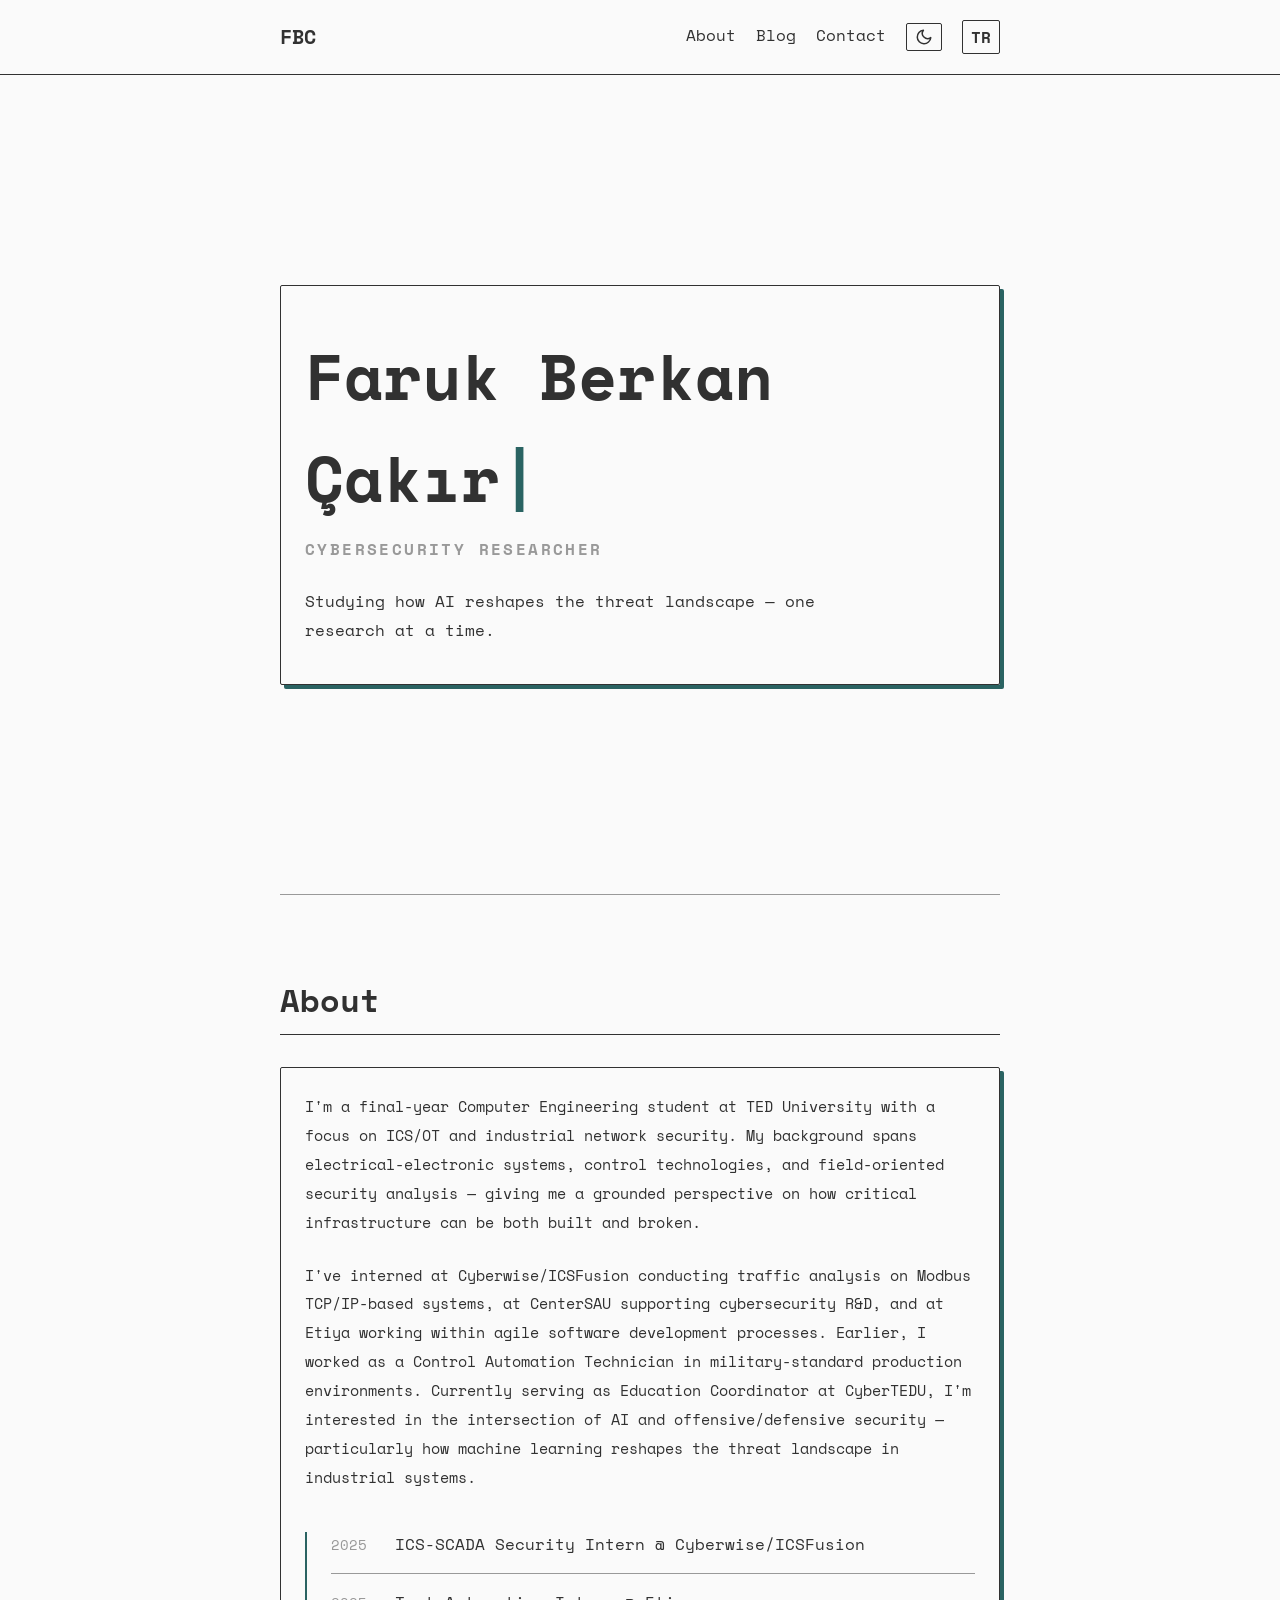
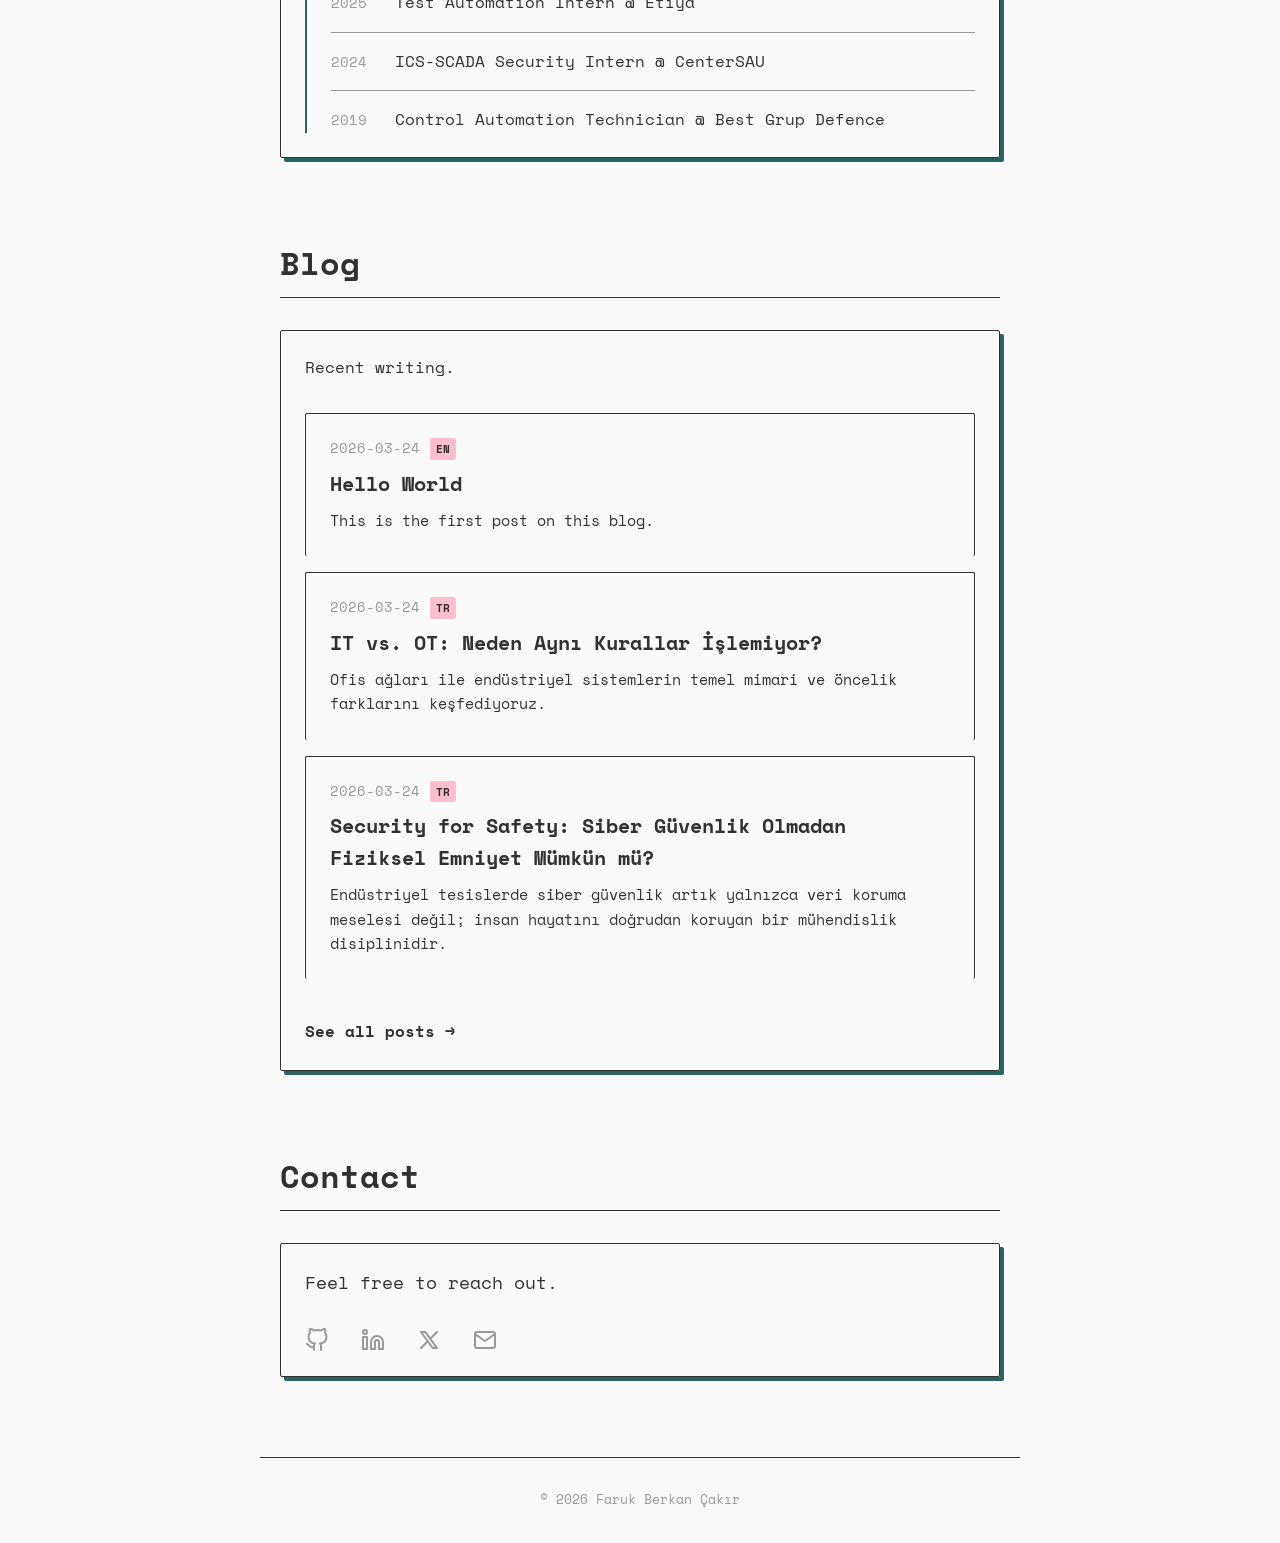
==== commit dfd8ae65: "Update footer year to 2026, unify dark theme palette, add hover-accent variable, and fix nav button " ====
--- a/index.html
+++ b/index.html
@@ -132,7 +132,7 @@
 
     <footer>
         <div class="footer-content">
-            &copy; 2025 Faruk Berkan Çakır
+            &copy; 2026 Faruk Berkan Çakır
         </div>
     </footer>
 
--- a/css/style.css
+++ b/css/style.css
@@ -7,16 +7,18 @@
     --color-soft: #febece;
     --font-main: 'Space Mono', monospace;
     --max-width: 760px;
-    --border: 1.5px solid #313131;
+    --border: 1.5px solid var(--color-text);
+    --color-hover-accent: var(--color-accent);
 }
 
 :root[data-theme="dark"] {
     --color-bg: #1a1a1a;
     --color-text: #e8e8e8;
-    --color-muted: #777777;
-    --color-accent: #4a9998;
-    --color-soft: #c9a0ac;
-    --border: 1.5px solid #444444;
+    --color-muted: #999999;
+    --color-accent: #2a6362;
+    --color-soft: #febece;
+    --border: 1.5px solid var(--color-text);
+    --color-hover-accent: var(--color-soft);
 }
 
 * { margin:0; padding:0; box-sizing:border-box; }
@@ -34,10 +36,10 @@
     transition: all 150ms ease;
 }
 a:hover {
-    color: var(--color-accent);
-    border-bottom-color: var(--color-accent);
-}
-.nav-item, .social-icon, .site-name a, .blog-card, .hamburger, .lang-toggle, .theme-toggle {
+    color: var(--color-hover-accent);
+    border-bottom-color: var(--color-hover-accent);
+}
+.nav-item, .social-icon, .site-name a, .blog-card {
     border-bottom: none !important;
 }
 
@@ -50,7 +52,7 @@
     cursor: pointer;
     transition: color 150ms ease;
 }
-button:hover { color: var(--color-accent); }
+button:hover { color: var(--color-hover-accent); }
 
 /* Navigation */
 nav {
@@ -232,7 +234,7 @@
     display: flex;
 }
 .social-icon:hover {
-    color: var(--color-accent);
+    color: var(--color-hover-accent);
 }
 
 /* About Section */
@@ -295,7 +297,7 @@
     transition: border-color 150ms ease;
 }
 .blog-card:hover {
-    border-color: var(--color-accent);
+    border-color: var(--color-hover-accent);
     cursor: pointer;
 }
 .blog-card-meta {
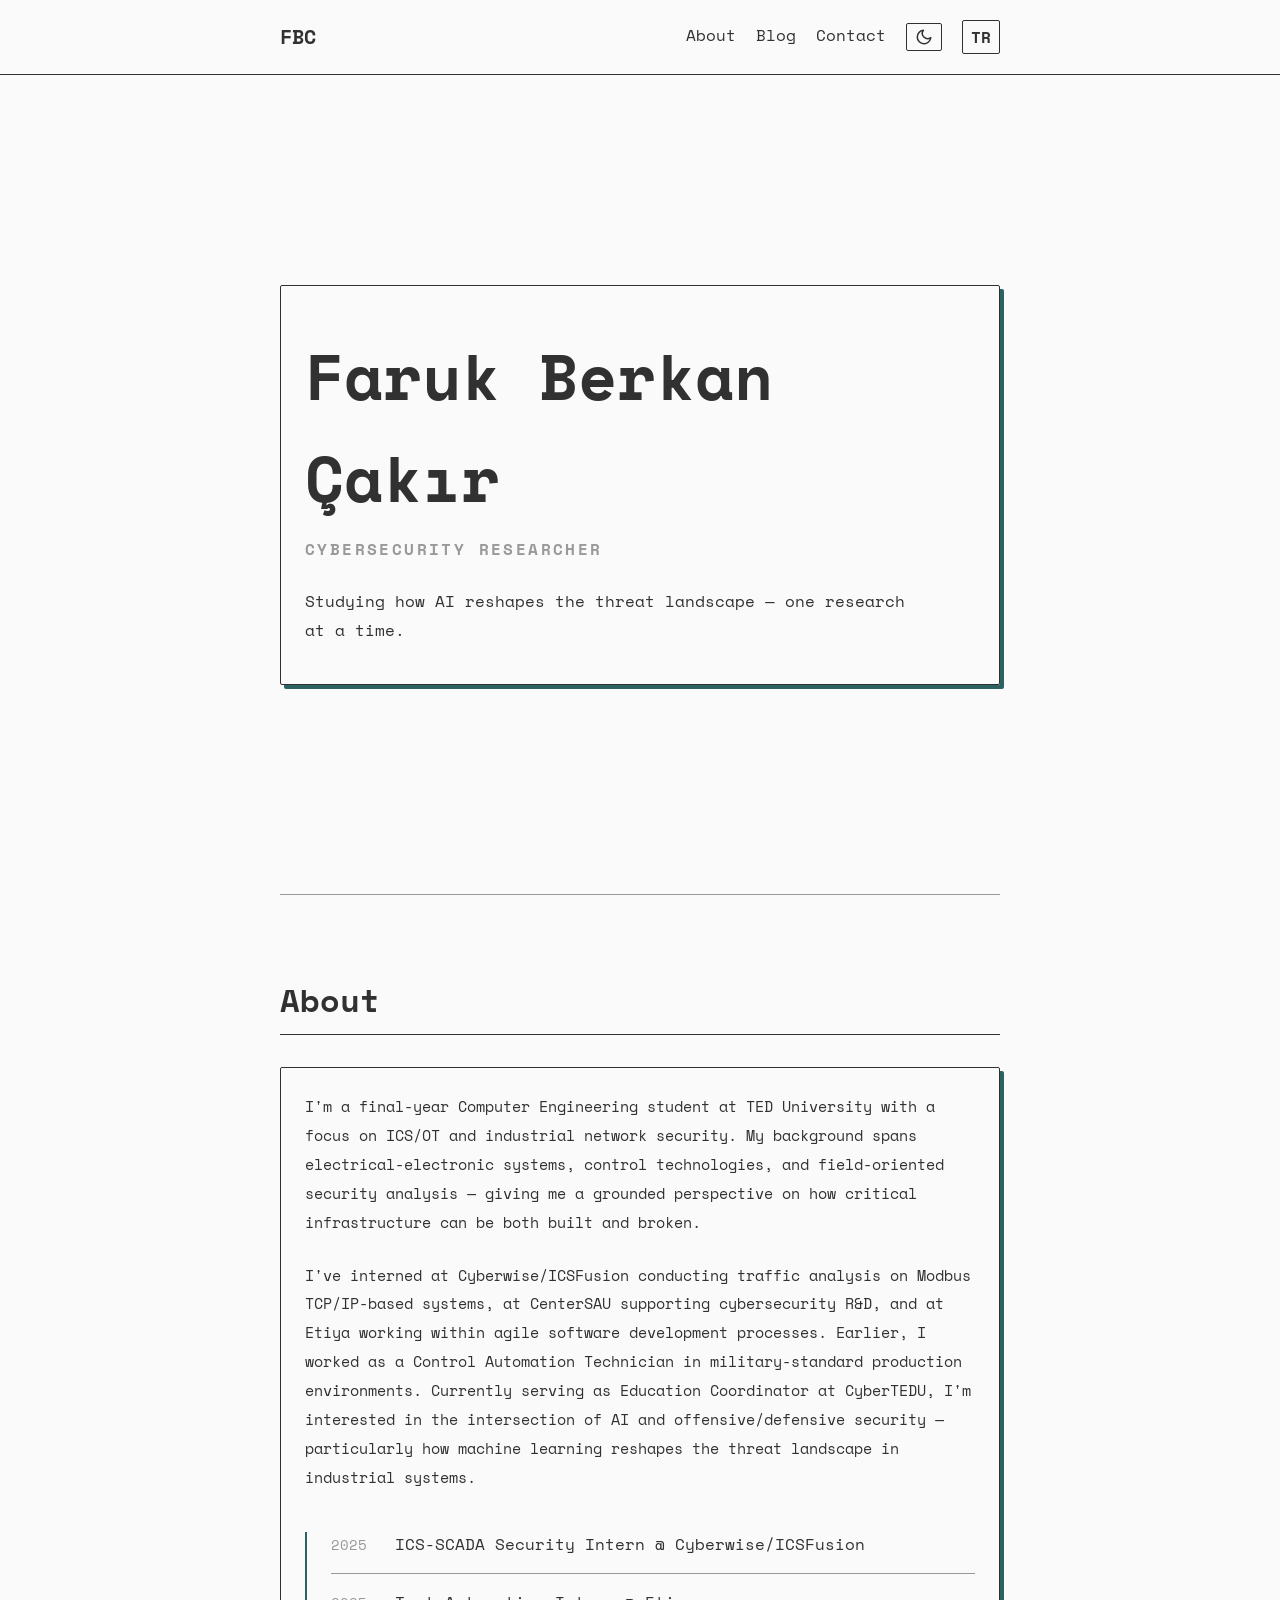
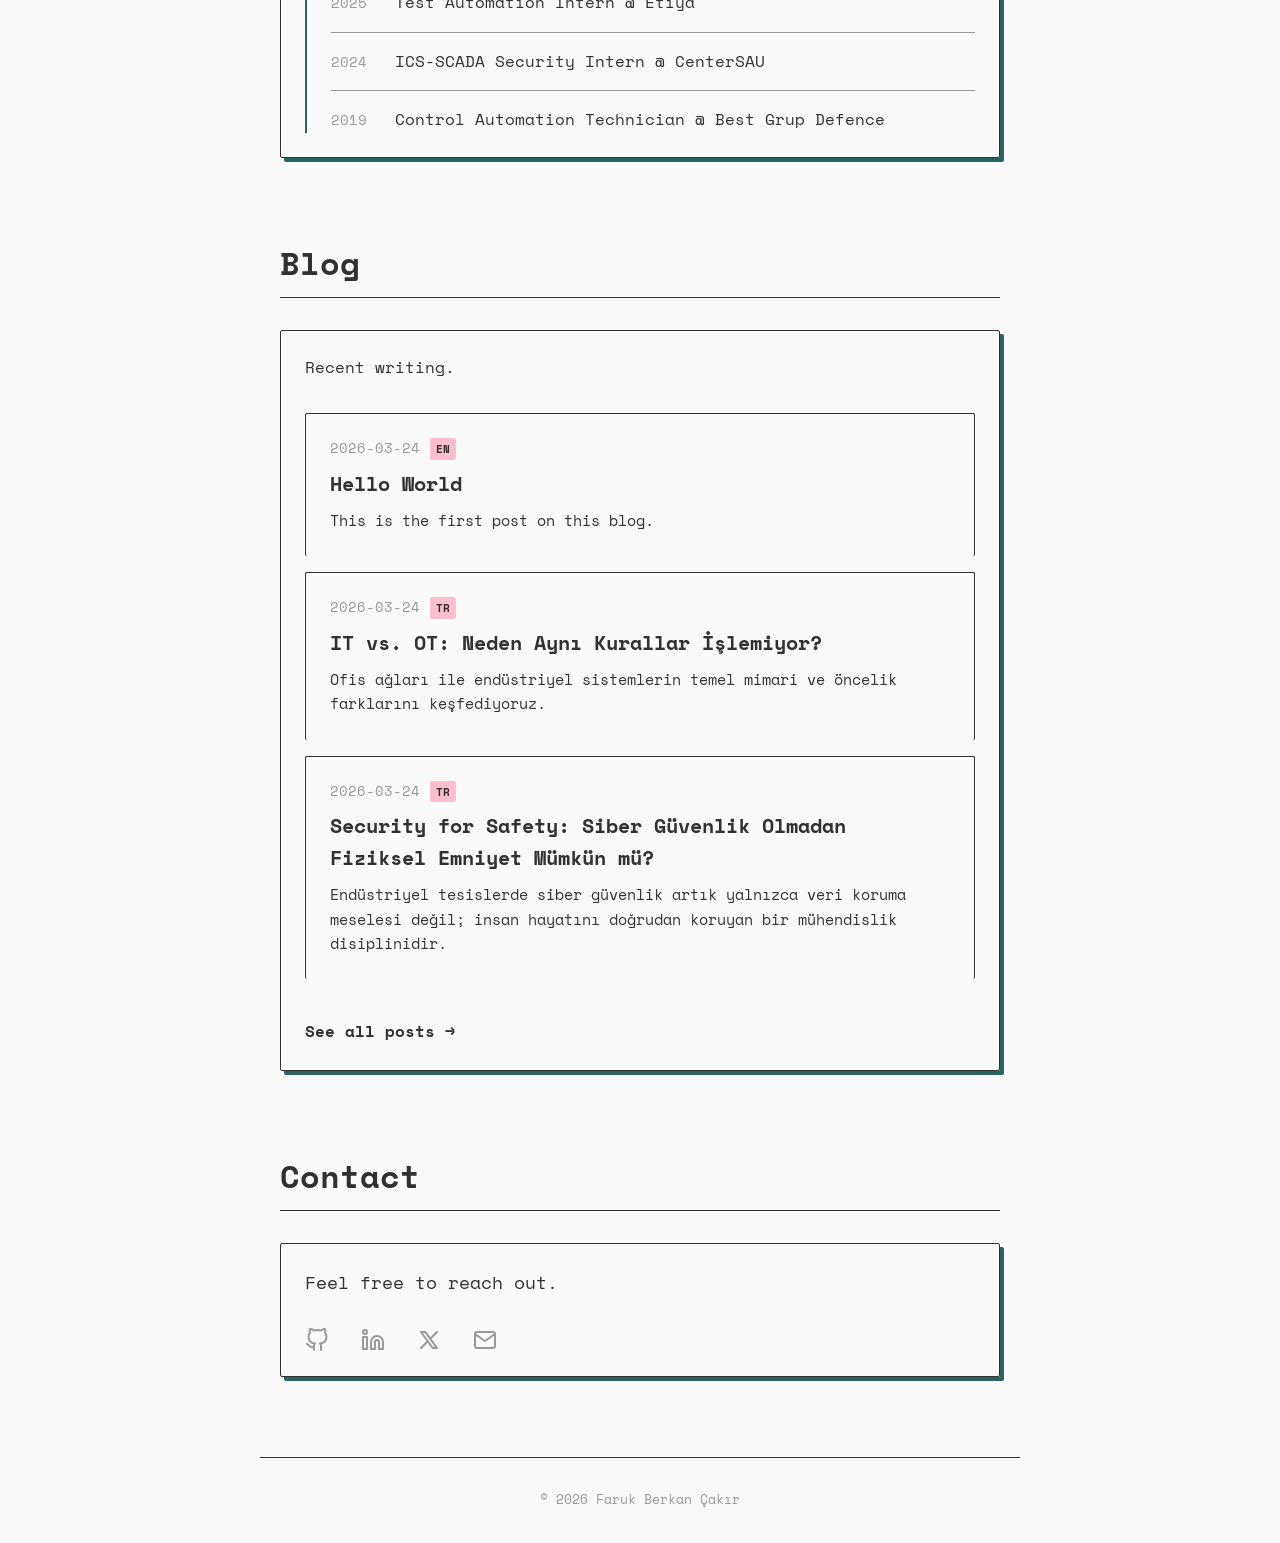
==== commit aabe7e5e: "Remove hero cursor, widen tagline text box" ====
--- a/index.html
+++ b/index.html
@@ -41,7 +41,7 @@
     <section id="hero" class="hero">
         <div class="content-box hero-box">
             <div class="hero-content">
-                <h1 class="hero-title">Faruk Berkan Çakır<span class="cursor">|</span></h1>
+                <h1 class="hero-title">Faruk Berkan Çakır</h1>
                 <h2 class="hero-subtitle" data-en="Cybersecurity Researcher" data-tr="Siber Güvenlik Araştırmacısı">
                     Cybersecurity Researcher</h2>
                 <p class="hero-tagline" data-en="Studying how AI reshapes the threat landscape — one research at a time."
--- a/css/style.css
+++ b/css/style.css
@@ -185,7 +185,7 @@
 .hero-tagline {
     font-size: 1rem;
     color: var(--color-text);
-    max-width: 520px;
+    max-width: 620px;
     margin-top: 1.5rem;
     line-height: 1.8;
 }
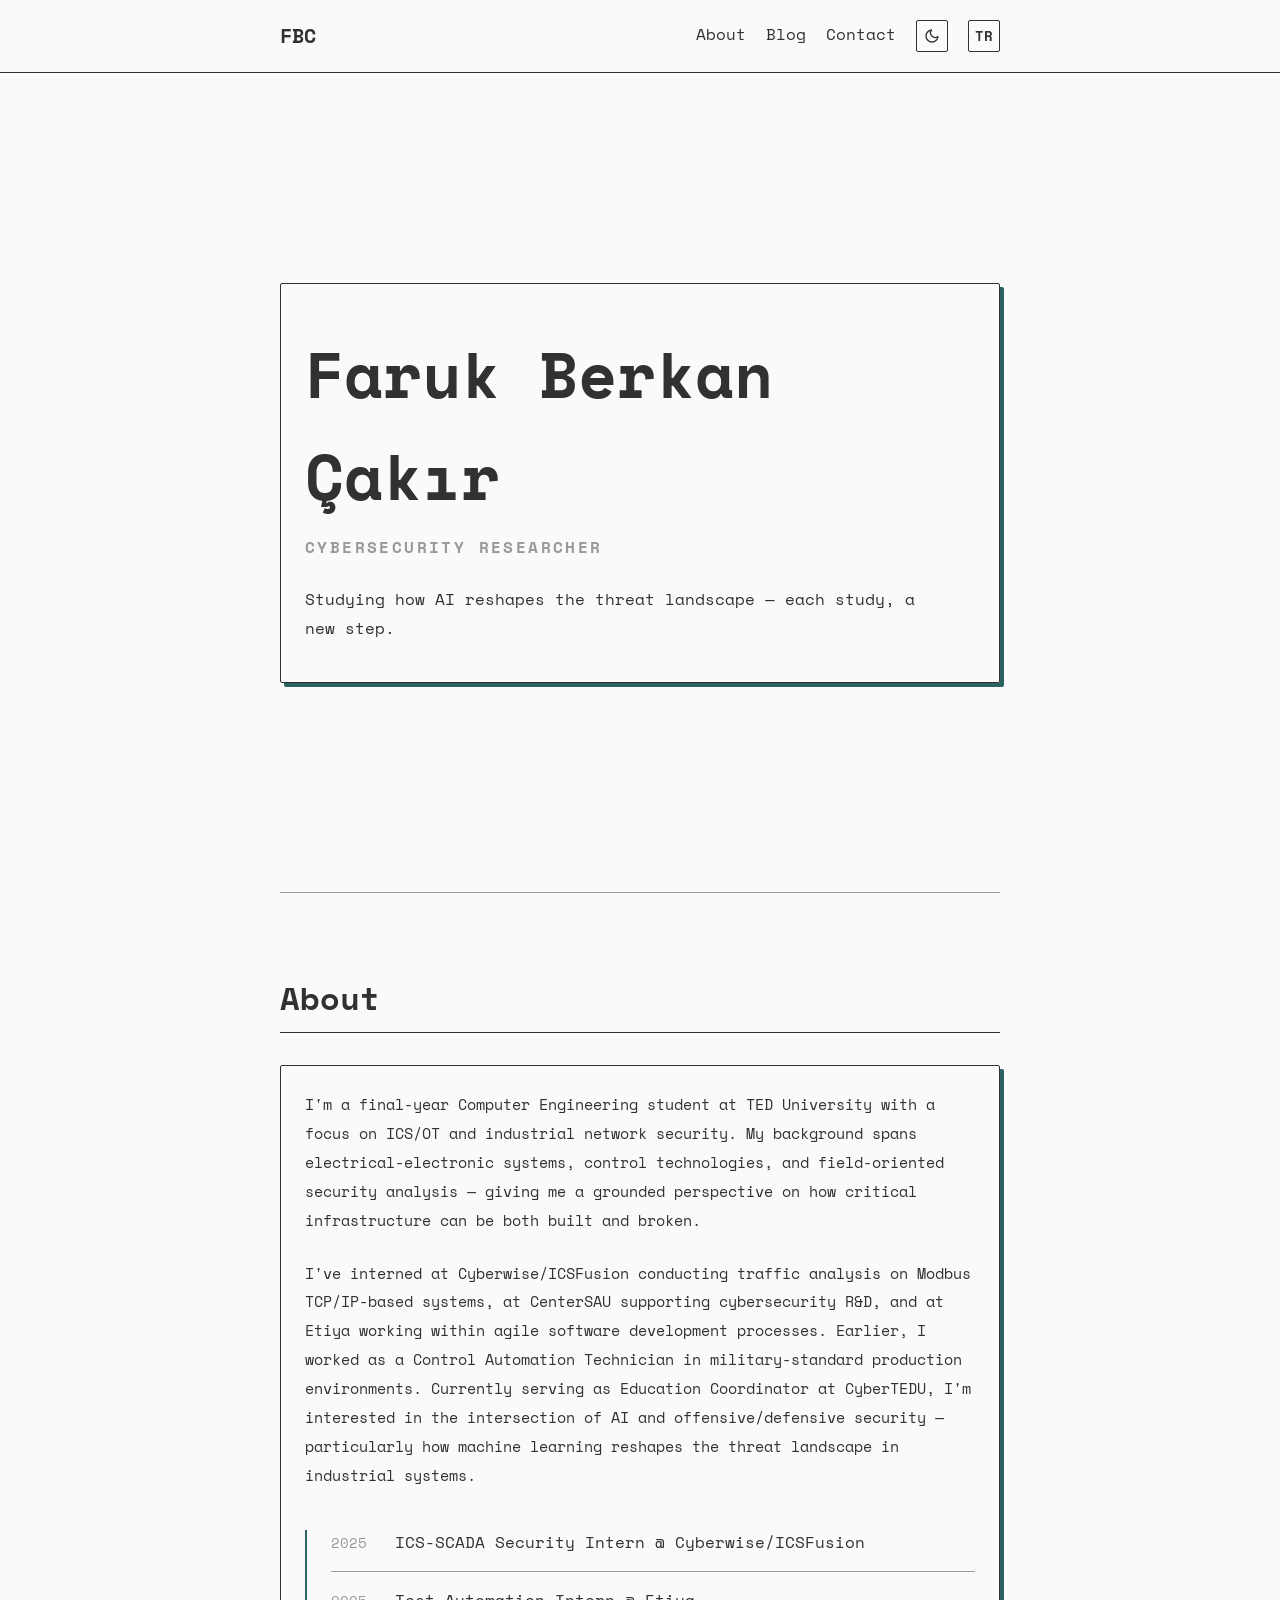
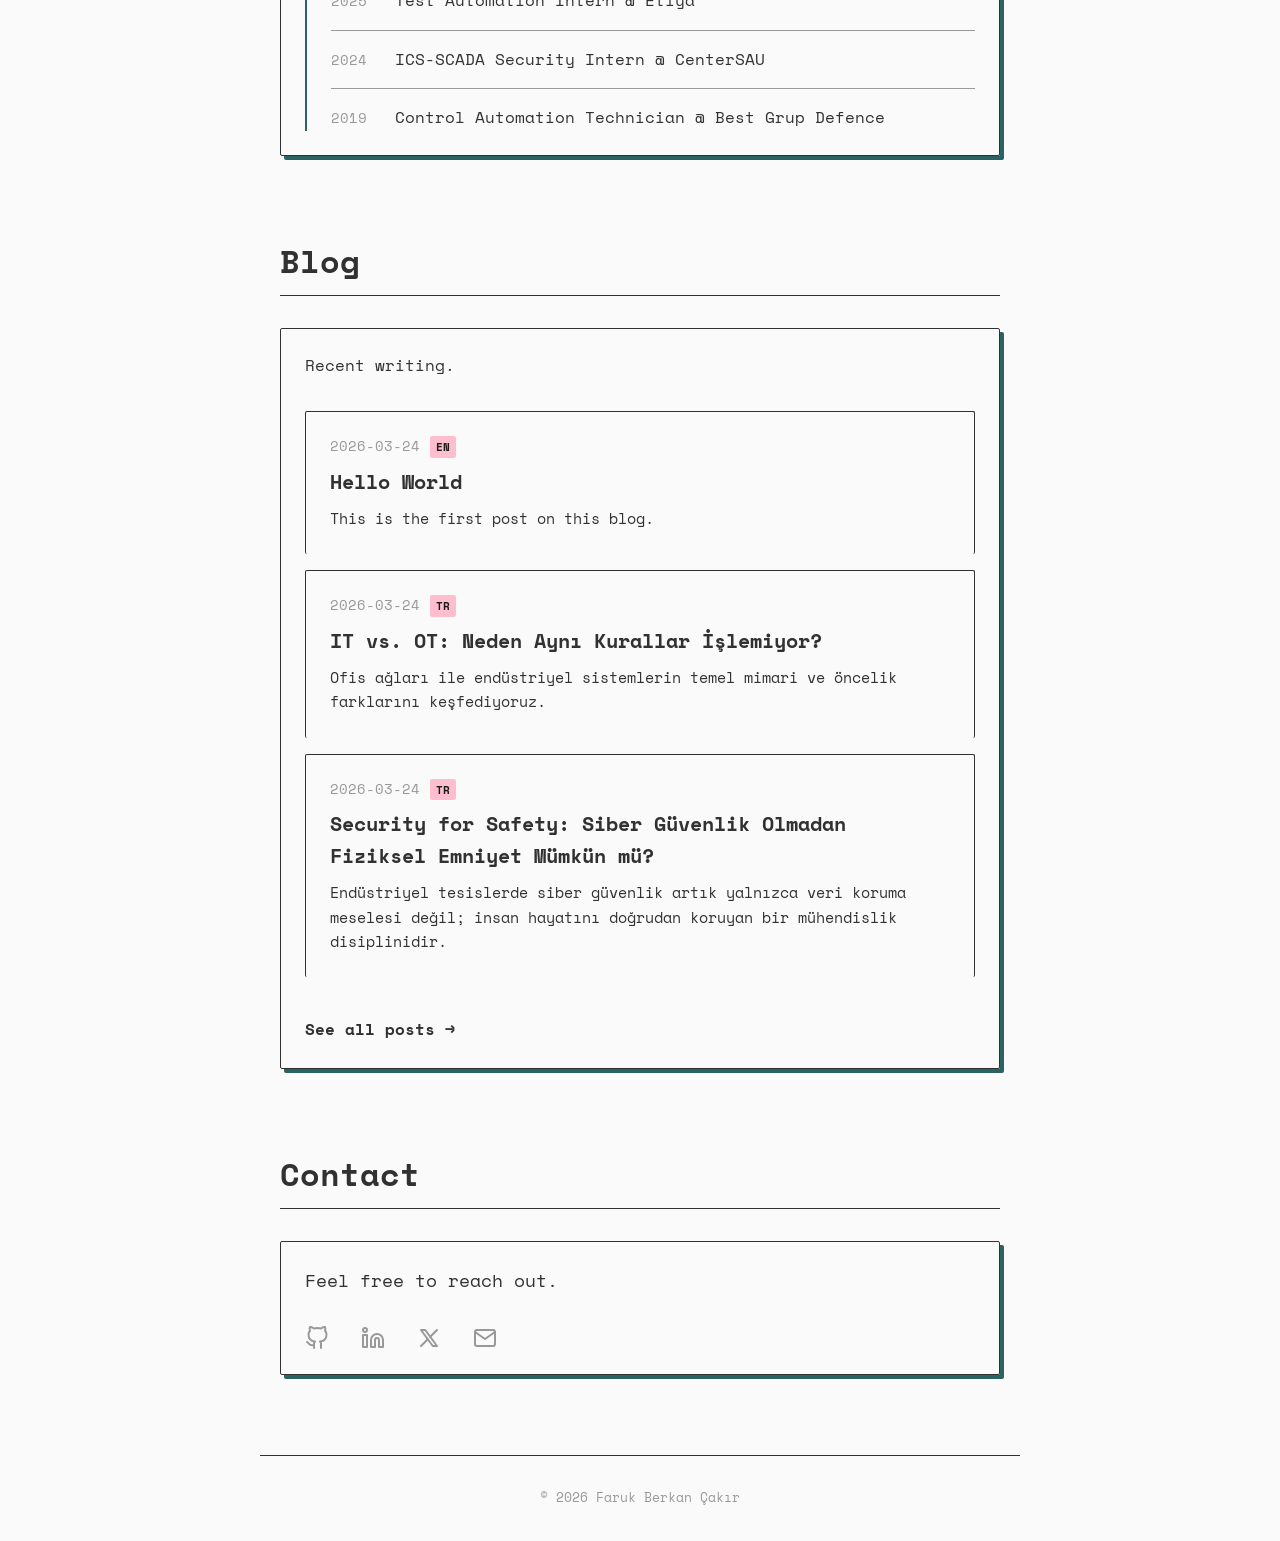
==== commit c0dd3d8f: "Update hero tagline translation and reformat SVG icon code in index.html" ====
--- a/index.html
+++ b/index.html
@@ -30,8 +30,23 @@
                 <a href="#blog-preview" class="nav-item" data-en="Blog" data-tr="Blog">Blog</a>
                 <a href="#contact" class="nav-item" data-en="Contact" data-tr="İletişim">Contact</a>
                 <button id="theme-toggle" class="theme-toggle" aria-label="Toggle dark mode">
-                    <svg class="icon-moon" xmlns="http://www.w3.org/2000/svg" viewBox="0 0 24 24" fill="none" stroke="currentColor" stroke-width="2" stroke-linecap="round" stroke-linejoin="round"><path d="M21 12.79A9 9 0 1 1 11.21 3 7 7 0 0 0 21 12.79z"></path></svg>
-                    <svg class="icon-sun" xmlns="http://www.w3.org/2000/svg" viewBox="0 0 24 24" fill="none" stroke="currentColor" stroke-width="2" stroke-linecap="round" stroke-linejoin="round" style="display:none;"><circle cx="12" cy="12" r="5"></circle><line x1="12" y1="1" x2="12" y2="3"></line><line x1="12" y1="21" x2="12" y2="23"></line><line x1="4.22" y1="4.22" x2="5.64" y2="5.64"></line><line x1="18.36" y1="18.36" x2="19.78" y2="19.78"></line><line x1="1" y1="12" x2="3" y2="12"></line><line x1="21" y1="12" x2="23" y2="12"></line><line x1="4.22" y1="19.78" x2="5.64" y2="18.36"></line><line x1="18.36" y1="5.64" x2="19.78" y2="4.22"></line></svg>
+                    <svg class="icon-moon" xmlns="http://www.w3.org/2000/svg" viewBox="0 0 24 24" fill="none"
+                        stroke="currentColor" stroke-width="2" stroke-linecap="round" stroke-linejoin="round">
+                        <path d="M21 12.79A9 9 0 1 1 11.21 3 7 7 0 0 0 21 12.79z"></path>
+                    </svg>
+                    <svg class="icon-sun" xmlns="http://www.w3.org/2000/svg" viewBox="0 0 24 24" fill="none"
+                        stroke="currentColor" stroke-width="2" stroke-linecap="round" stroke-linejoin="round"
+                        style="display:none;">
+                        <circle cx="12" cy="12" r="5"></circle>
+                        <line x1="12" y1="1" x2="12" y2="3"></line>
+                        <line x1="12" y1="21" x2="12" y2="23"></line>
+                        <line x1="4.22" y1="4.22" x2="5.64" y2="5.64"></line>
+                        <line x1="18.36" y1="18.36" x2="19.78" y2="19.78"></line>
+                        <line x1="1" y1="12" x2="3" y2="12"></line>
+                        <line x1="21" y1="12" x2="23" y2="12"></line>
+                        <line x1="4.22" y1="19.78" x2="5.64" y2="18.36"></line>
+                        <line x1="18.36" y1="5.64" x2="19.78" y2="4.22"></line>
+                    </svg>
                 </button>
                 <button id="lang-toggle" class="lang-toggle">TR</button>
             </div>
@@ -44,7 +59,8 @@
                 <h1 class="hero-title">Faruk Berkan Çakır</h1>
                 <h2 class="hero-subtitle" data-en="Cybersecurity Researcher" data-tr="Siber Güvenlik Araştırmacısı">
                     Cybersecurity Researcher</h2>
-                <p class="hero-tagline" data-en="Studying how AI reshapes the threat landscape — one research at a time."
+                <p class="hero-tagline"
+                    data-en="Studying how AI reshapes the threat landscape — each study, a new step."
                     data-tr="Yapay zekanın tehdit ortamını nasıl yeniden şekillendirdiğini araştırıyorum — her çalışma, bir adım.">
                     Studying how AI reshapes the threat landscape — one research at a time.</p>
             </div>
@@ -105,26 +121,47 @@
         <div class="content-box">
             <p class="blog-preview-text" data-en="Recent writing." data-tr="Son yazılar.">Recent writing.</p>
             <div id="blog-preview-container"></div>
-            <a href="blog.html" class="blog-see-all" data-en="See all posts &rarr;" data-tr="Tüm yazılar &rarr;">See all posts &rarr;</a>
+            <a href="blog.html" class="blog-see-all" data-en="See all posts &rarr;" data-tr="Tüm yazılar &rarr;">See all
+                posts &rarr;</a>
         </div>
     </section>
 
     <section id="contact">
         <h2 class="section-title" data-en="Contact" data-tr="İletişim">Contact</h2>
         <div class="content-box">
-            <p class="contact-text" data-en="Feel free to reach out." data-tr="Benimle iletişime geçebilirsiniz.">Feel free to reach out.</p>
+            <p class="contact-text" data-en="Feel free to reach out." data-tr="Benimle iletişime geçebilirsiniz.">Feel
+                free to reach out.</p>
             <div class="contact-socials">
                 <a href="https://github.com/cakirfb" target="_blank" rel="noopener noreferrer" class="social-icon">
-                    <svg xmlns="http://www.w3.org/2000/svg" width="24" height="24" viewBox="0 0 24 24" fill="none" stroke="currentColor" stroke-width="2" stroke-linecap="round" stroke-linejoin="round"><path d="M9 19c-5 1.5-5-2.5-7-3m14 6v-3.87a3.37 3.37 0 0 0-.94-2.61c3.14-.35 6.44-1.54 6.44-7A5.44 5.44 0 0 0 20 4.77 5.07 5.07 0 0 0 19.91 1S18.73.65 16 2.48a13.38 13.38 0 0 0-7 0C6.27.65 5.09 1 5.09 1A5.07 5.07 0 0 0 5 4.77a5.44 5.44 0 0 0-1.5 3.78c0 5.42 3.3 6.61 6.44 7A3.37 3.37 0 0 0 9 18.13V22"></path></svg>
+                    <svg xmlns="http://www.w3.org/2000/svg" width="24" height="24" viewBox="0 0 24 24" fill="none"
+                        stroke="currentColor" stroke-width="2" stroke-linecap="round" stroke-linejoin="round">
+                        <path
+                            d="M9 19c-5 1.5-5-2.5-7-3m14 6v-3.87a3.37 3.37 0 0 0-.94-2.61c3.14-.35 6.44-1.54 6.44-7A5.44 5.44 0 0 0 20 4.77 5.07 5.07 0 0 0 19.91 1S18.73.65 16 2.48a13.38 13.38 0 0 0-7 0C6.27.65 5.09 1 5.09 1A5.07 5.07 0 0 0 5 4.77a5.44 5.44 0 0 0-1.5 3.78c0 5.42 3.3 6.61 6.44 7A3.37 3.37 0 0 0 9 18.13V22">
+                        </path>
+                    </svg>
                 </a>
-                <a href="https://linkedin.com/in/fberkan-cakir" target="_blank" rel="noopener noreferrer" class="social-icon">
-                    <svg xmlns="http://www.w3.org/2000/svg" width="24" height="24" viewBox="0 0 24 24" fill="none" stroke="currentColor" stroke-width="2" stroke-linecap="round" stroke-linejoin="round"><path d="M16 8a6 6 0 0 1 6 6v7h-4v-7a2 2 0 0 0-2-2 2 2 0 0 0-2 2v7h-4v-7a6 6 0 0 1 6-6z"></path><rect x="2" y="9" width="4" height="12"></rect><circle cx="4" cy="4" r="2"></circle></svg>
+                <a href="https://linkedin.com/in/fberkan-cakir" target="_blank" rel="noopener noreferrer"
+                    class="social-icon">
+                    <svg xmlns="http://www.w3.org/2000/svg" width="24" height="24" viewBox="0 0 24 24" fill="none"
+                        stroke="currentColor" stroke-width="2" stroke-linecap="round" stroke-linejoin="round">
+                        <path d="M16 8a6 6 0 0 1 6 6v7h-4v-7a2 2 0 0 0-2-2 2 2 0 0 0-2 2v7h-4v-7a6 6 0 0 1 6-6z"></path>
+                        <rect x="2" y="9" width="4" height="12"></rect>
+                        <circle cx="4" cy="4" r="2"></circle>
+                    </svg>
                 </a>
                 <a href="https://x.com/cakir_lab" target="_blank" rel="noopener noreferrer" class="social-icon">
-                    <svg xmlns="http://www.w3.org/2000/svg" width="24" height="24" viewBox="0 0 24 24" fill="none" stroke="currentColor" stroke-width="2" stroke-linecap="round" stroke-linejoin="round"><path d="M4 4l11.733 16h4.267l-11.733 -16z"></path><path d="M4 20l6.768 -6.768m2.46 -2.46l6.772 -6.772"></path></svg>
+                    <svg xmlns="http://www.w3.org/2000/svg" width="24" height="24" viewBox="0 0 24 24" fill="none"
+                        stroke="currentColor" stroke-width="2" stroke-linecap="round" stroke-linejoin="round">
+                        <path d="M4 4l11.733 16h4.267l-11.733 -16z"></path>
+                        <path d="M4 20l6.768 -6.768m2.46 -2.46l6.772 -6.772"></path>
+                    </svg>
                 </a>
                 <a href="mailto:cakir.fberkan@outlook.com" class="social-icon">
-                    <svg xmlns="http://www.w3.org/2000/svg" width="24" height="24" viewBox="0 0 24 24" fill="none" stroke="currentColor" stroke-width="2" stroke-linecap="round" stroke-linejoin="round"><path d="M4 4h16c1.1 0 2 .9 2 2v12c0 1.1-.9 2-2 2H4c-1.1 0-2-.9-2-2V6c0-1.1.9-2 2-2z"></path><polyline points="22,6 12,13 2,6"></polyline></svg>
+                    <svg xmlns="http://www.w3.org/2000/svg" width="24" height="24" viewBox="0 0 24 24" fill="none"
+                        stroke="currentColor" stroke-width="2" stroke-linecap="round" stroke-linejoin="round">
+                        <path d="M4 4h16c1.1 0 2 .9 2 2v12c0 1.1-.9 2-2 2H4c-1.1 0-2-.9-2-2V6c0-1.1.9-2 2-2z"></path>
+                        <polyline points="22,6 12,13 2,6"></polyline>
+                    </svg>
                 </a>
             </div>
         </div>
--- a/css/style.css
+++ b/css/style.css
@@ -84,32 +84,25 @@
 .nav-item.active {
     border-bottom: 2px solid var(--color-soft) !important;
 }
-.lang-toggle {
+.lang-toggle, .theme-toggle {
     border: var(--border);
-    padding: 4px 8px;
-    border-radius: 2px;
-    font-weight: 700;
-}
-.lang-toggle:hover {
+    border-radius: 2px;
+    font-weight: 700;
+    width: 32px;
+    height: 32px;
+    padding: 0;
+    display: flex;
+    align-items: center;
+    justify-content: center;
+    font-size: 0.85rem;
+}
+.lang-toggle:hover, .theme-toggle:hover {
     background: var(--color-text);
     color: var(--color-bg);
 }
-
-.theme-toggle {
-    border: var(--border);
-    padding: 4px 8px;
-    border-radius: 2px;
-    display: flex;
-    align-items: center;
-    justify-content: center;
-}
-.theme-toggle:hover {
-    background: var(--color-text);
-    color: var(--color-bg);
-}
 .theme-toggle svg {
-    width: 18px;
-    height: 18px;
+    width: 16px;
+    height: 16px;
 }
 
 .hamburger {
@@ -314,7 +307,7 @@
     font-size: 0.7rem;
     padding: 2px 6px;
     background-color: var(--color-soft);
-    color: var(--color-text);
+    color: #1a1a1a;
     border-radius: 2px;
     font-weight: 700;
 }
